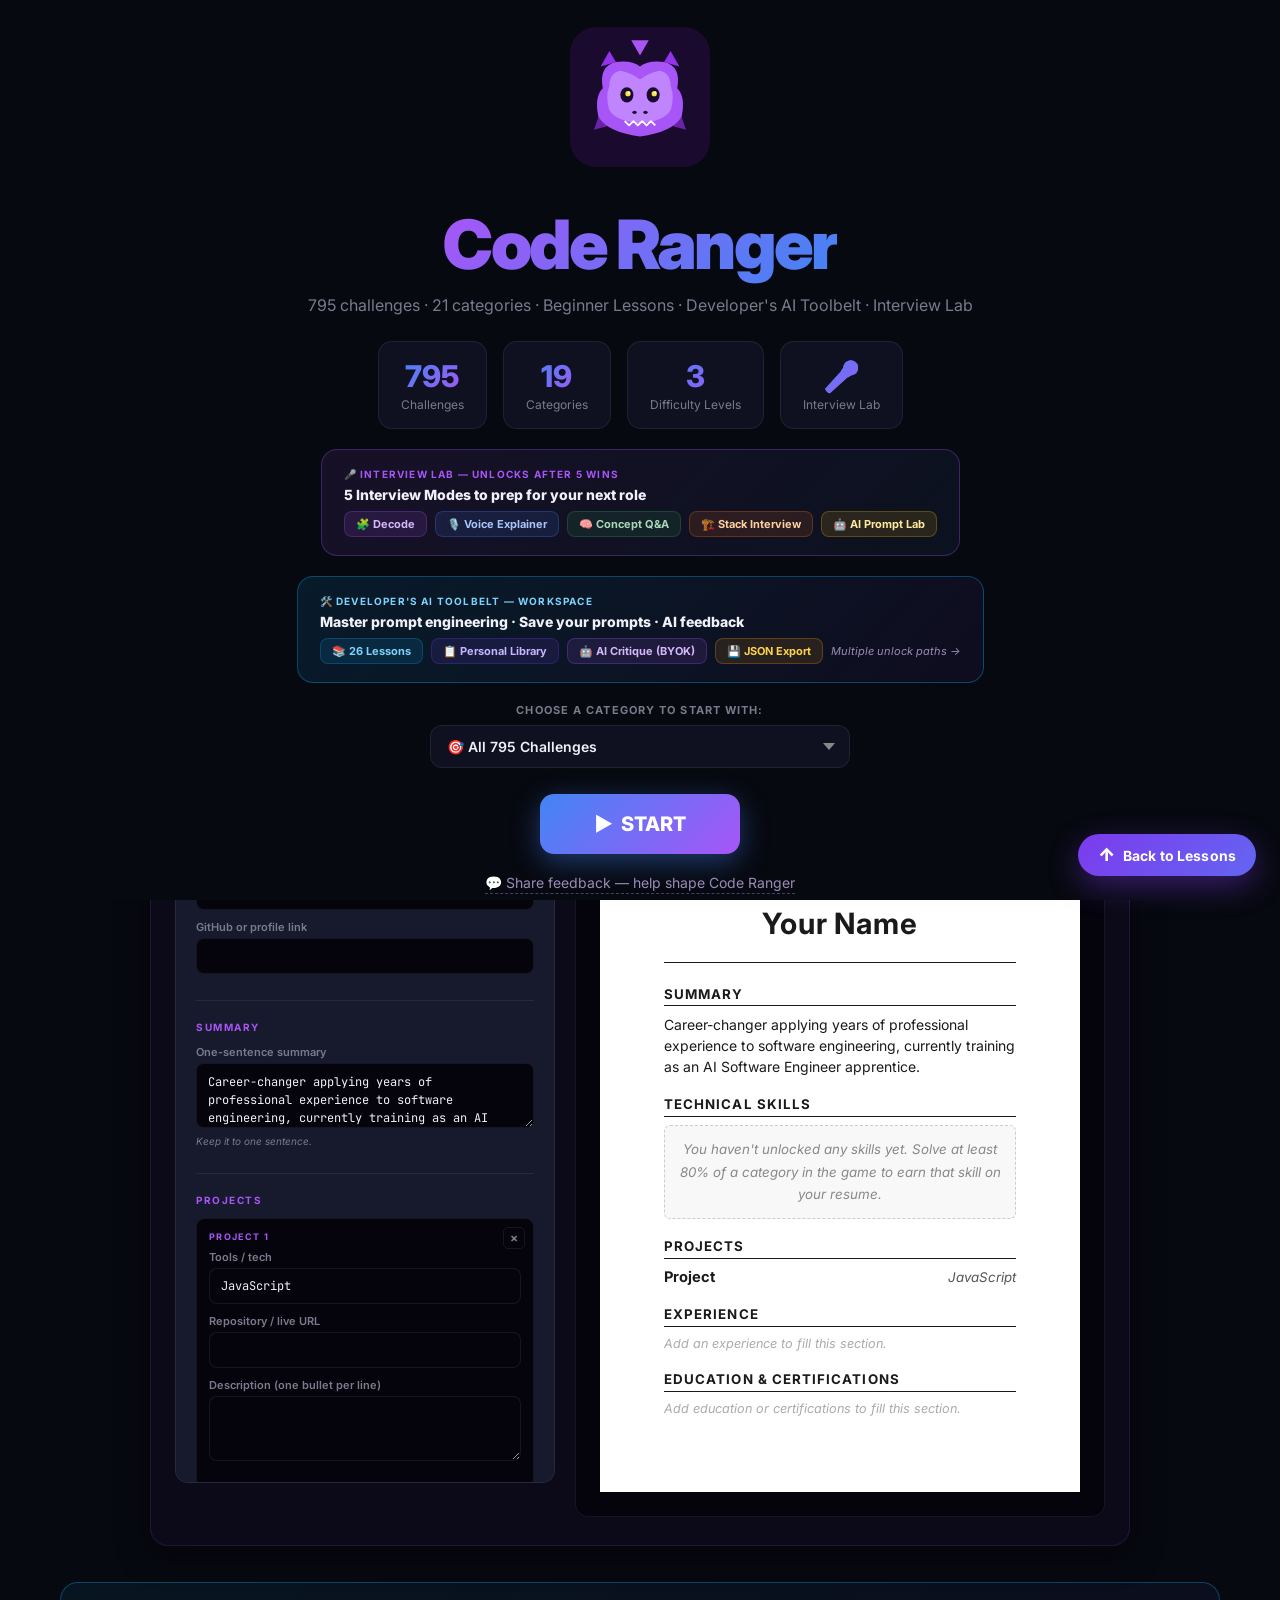
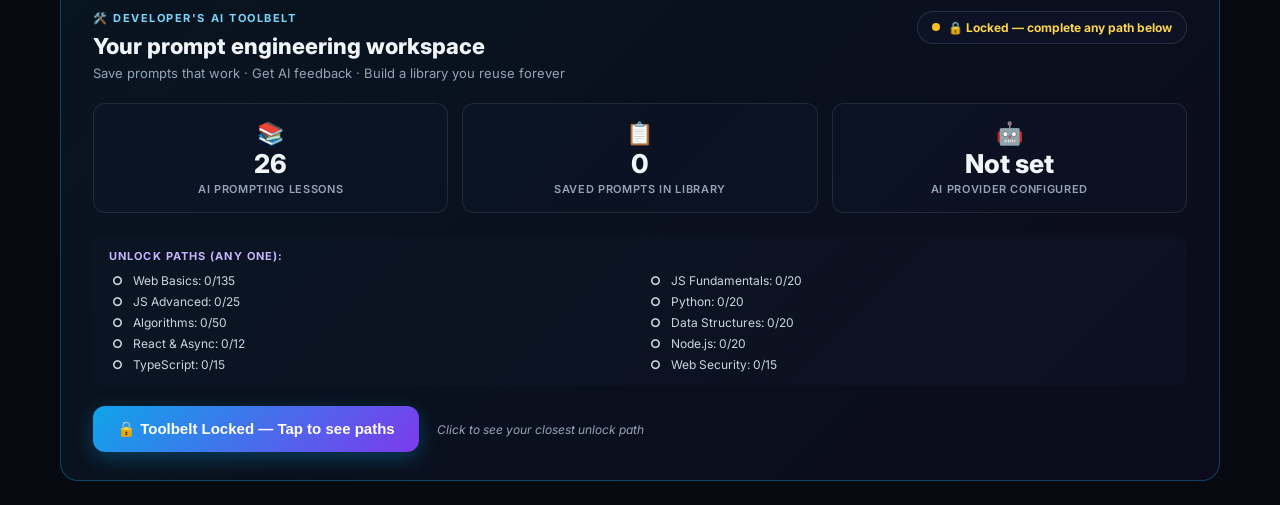
==== index.html @ 6a3b1cf1 "added a return to initial page button" ====
<!DOCTYPE html>
<html lang="en">
<head>
  <meta charset="UTF-8">
  <meta name="viewport" content="width=device-width, initial-scale=1.0">
  <title>Code Ranger — 795 Challenges</title>

  <!-- Google Fonts — loaded async by browser, non-blocking -->
  <link rel="preconnect" href="https://fonts.googleapis.com">
  <link rel="preconnect" href="https://fonts.gstatic.com" crossorigin>
  <link href="https://fonts.googleapis.com/css2?family=Inter:wght@300;400;500;600;700;800;900&family=JetBrains+Mono:wght@400;600&display=swap" rel="stylesheet">
  <link rel="icon" href="favicon.svg" type="image/svg">
  <!-- All styles in one external file — cached independently by the browser -->
  <link rel="stylesheet" href="style.css">
</head>
<body>

  <!-- ═══════════════════════════════
       START SCREEN
  ═══════════════════════════════ -->
  <div id="startScreen">
    <div class="start-logo" onclick="startGame()">  
      <p>  
  <img src="favicon.svg" alt="Code Ranger Logo" width="140" style="margin: 20px; align-items: center;">
    </p>
      <span class="logo-grad">Code Ranger</span>
    </div>
    <p class="start-sub">795 challenges · 21 categories · Beginner Lessons · Developer's AI Toolbelt · Interview Lab</p>

    <div class="start-stats">
      <div class="stat-box">
        <div class="stat-num">795</div>
        <div class="stat-lbl">Challenges</div>
      </div>
      <div class="stat-box">
        <div class="stat-num">19</div>
        <div class="stat-lbl">Categories</div>
      </div>
      <div class="stat-box">
        <div class="stat-num">3</div>
        <div class="stat-lbl">Difficulty Levels</div>
      </div>
      <div class="stat-box">
        <div class="stat-num">🎤</div>
        <div class="stat-lbl">Interview Lab</div>
      </div>
    </div>

    <div style="background:linear-gradient(135deg,rgba(168,85,247,0.1),rgba(66,133,244,0.07));border:1px solid rgba(168,85,247,0.3);border-radius:16px;padding:18px 22px;margin-bottom:20px;text-align:left">
      <div style="font-size:10px;font-weight:700;text-transform:uppercase;letter-spacing:0.12em;color:var(--purple);margin-bottom:6px">🎤 Interview Lab — Unlocks after 5 wins</div>
      <div style="font-size:14px;font-weight:800;margin-bottom:8px">5 Interview Modes to prep for your next role</div>
      <div style="display:flex;flex-wrap:wrap;gap:8px">
        <span style="background:rgba(168,85,247,0.12);border:1px solid rgba(168,85,247,0.25);border-radius:8px;padding:5px 11px;font-size:11px;font-weight:700;color:#d4b8f8">🧩 Decode</span>
        <span style="background:rgba(66,133,244,0.12);border:1px solid rgba(66,133,244,0.25);border-radius:8px;padding:5px 11px;font-size:11px;font-weight:700;color:#a8c4f8">🎙️ Voice Explainer</span>
        <span style="background:rgba(52,168,83,0.12);border:1px solid rgba(52,168,83,0.25);border-radius:8px;padding:5px 11px;font-size:11px;font-weight:700;color:#a8d8b8">🧠 Concept Q&amp;A</span>
        <span style="background:rgba(249,115,22,0.12);border:1px solid rgba(249,115,22,0.25);border-radius:8px;padding:5px 11px;font-size:11px;font-weight:700;color:#fcd0a0">🏗️ Stack Interview</span>
        <span style="background:rgba(251,188,4,0.12);border:1px solid rgba(251,188,4,0.25);border-radius:8px;padding:5px 11px;font-size:11px;font-weight:700;color:#fde9a0">🤖 AI Prompt Lab</span>
      </div>
    </div>

    <!-- 🛠️ Developer's AI Toolbelt teaser — entry point to the workspace -->
    <div style="background:linear-gradient(135deg,rgba(14,165,233,0.12),rgba(124,58,237,0.07));border:1px solid rgba(14,165,233,0.35);border-radius:16px;padding:18px 22px;margin-bottom:20px;text-align:left;cursor:pointer;transition:transform 0.15s,box-shadow 0.15s" onclick="Toolbelt.open()" onmouseover="this.style.transform='translateY(-2px)';this.style.boxShadow='0 8px 24px rgba(14,165,233,0.2)'" onmouseout="this.style.transform='';this.style.boxShadow=''">
      <div style="font-size:10px;font-weight:700;text-transform:uppercase;letter-spacing:0.12em;color:#7dd3fc;margin-bottom:6px">🛠️ Developer's AI Toolbelt — Workspace</div>
      <div style="font-size:14px;font-weight:800;margin-bottom:8px">Master prompt engineering · Save your prompts · AI feedback</div>
      <div style="display:flex;flex-wrap:wrap;gap:8px;align-items:center">
        <span style="background:rgba(14,165,233,0.12);border:1px solid rgba(14,165,233,0.25);border-radius:8px;padding:5px 11px;font-size:11px;font-weight:700;color:#7dd3fc">📚 26 Lessons</span>
        <span style="background:rgba(124,58,237,0.12);border:1px solid rgba(124,58,237,0.25);border-radius:8px;padding:5px 11px;font-size:11px;font-weight:700;color:#c4b5fd">📋 Personal Library</span>
        <span style="background:rgba(168,85,247,0.12);border:1px solid rgba(168,85,247,0.25);border-radius:8px;padding:5px 11px;font-size:11px;font-weight:700;color:#d4b8f8">🤖 AI Critique (BYOK)</span>
        <span style="background:rgba(245,158,11,0.12);border:1px solid rgba(245,158,11,0.25);border-radius:8px;padding:5px 11px;font-size:11px;font-weight:700;color:#fcd34d">💾 JSON Export</span>
        <span style="margin-left:auto;font-size:11px;color:#9b8bb8;font-style:italic">Multiple unlock paths →</span>
      </div>
    </div>

    <div class="start-cat-wrap">
      <label class="start-cat-lbl" for="startCatSelect">Choose a category to start with:</label>
      <select class="start-cat-select" id="startCatSelect">
        <option value="All">🎯 All 795 Challenges</option>
        <optgroup label="Languages">
          <option value="JS Fundamentals">⚡ JS Fundamentals · 30</option>
          <option value="Python">🐍 Python · 25</option>
          <option value="TypeScript">🔷 TypeScript · 25</option>
          <option value="JS Advanced">⚡✨ JS Advanced · 25</option>
          <option value="Python Advanced">🐍✨ Python Advanced · 20</option>
        </optgroup>
        <optgroup label="Web &amp; Frontend">
          <option value="HTML &amp; CSS">🎨 HTML &amp; CSS · 25</option>
          <option value="React &amp; Async">⚛️ React &amp; Async · 15</option>
          <option value="CSS Advanced">🎨✨ CSS Advanced · 20</option>
          <option value="HTTP &amp; APIs">🌐 HTTP &amp; APIs · 15</option>
        </optgroup>
        <optgroup label="Core CS">
          <option value="Algorithms">🧩 Algorithms · 115</option>
          <option value="Data Structures">🏗️ Data Structures · 30</option>
          <option value="String Methods">🔤 String Methods · 25</option>
          <option value="Array Methods">📦 Array Methods · 25</option>
        </optgroup>
        <optgroup label="Databases &amp; Backend">
          <option value="SQL">🗄️ SQL · 20</option>
          <option value="Node.js">🟢 Node.js · 25</option>
        </optgroup>
        <optgroup label="Tools &amp; Practice">
          <option value="Git &amp; CLI">🌿 Git &amp; CLI · 20</option>
          <option value="Web Security">🔒 Web Security · 20</option>
          <option value="Testing">🧪 Testing · 20</option>
        </optgroup>
        <optgroup label="Developer's AI Toolbelt">
          <option value="AI Prompting">🛠️ AI Prompting · 25 (50% Web Basics to unlock)</option>
        </optgroup>
      </select>
    </div>

    <button class="play-btn" onclick="startGame()">▶ &nbsp;START</button>
    <a href="https://tally.so/r/ODbJGY" target="_blank" rel="noopener noreferrer" class="feedback-link">
  💬 Share feedback — help shape Code Ranger
    </a>
  </div>

   
  <!-- ═══════════════════════════════
       GAME SCREEN
  ═══════════════════════════════ -->
  <div id="gameScreen">

    <!-- NAVBAR -->
    <nav class="navbar">
      <div class="nav-logo" onclick="goHome()">
        <span class="logo-grad">Code Ranger</span>
      </div>
      <div class="nav-links">
        <button class="nb blue"   onclick="toggleHint()">💡 Hint</button>
        <button class="nb cat"    onclick="openCatModal()">📂 Categories</button>
        <button class="nb green"  onclick="openLB()">🏅 Scores</button>
        <button class="nb yellow" onclick="openTrophies()">🏆 Trophies</button>
        <button class="nb purple" onclick="openDashboard()">📊 Dashboard</button>
        <button class="nb" style="border-color:rgba(252,211,77,0.4);color:#fcd34d" onclick="openCertificate()">📜 Cert</button>
        <button class="nb nb-toolbelt" onclick="Toolbelt.open()" type="button" title="Developer's AI Toolbelt — prompt library + AI feedback">🛠️ Toolbelt</button>
      </div>
      <div class="nav-right">
        <span class="lvl-lbl"  id="lvlLbl">🌱 Seedling</span>
        <span class="score-pill">⚡ <span id="scoreDisp">0</span></span>
        <span class="streak-pill" id="streakPill" title="Daily streak">🔥 0</span>
        <span class="solved-notif" id="solvedNotif">✅</span>
      </div>
    </nav>

    <!-- CATEGORY FILTER BAR (built by JS) -->
    <div class="cat-filter" id="catFilter"></div>

    <!-- HINT DRAWER -->
    <div class="hint-drawer" id="hintDrawer">
      <div class="hint-lbl">💡 Hint</div>
      <div class="hint-txt" id="hintTxt"></div>
    </div>

    <!-- PROGRESS BAR + CHALLENGE NAV -->
    <div class="progress-area">
      <div class="ch-nav" id="chNav"></div>
      <div class="prog-right">
        <span class="prog-lbl" id="progLbl">0/795</span>
        <div class="prog-bar-wrap">
          <div class="prog-bar-fill" id="progFill" style="width:0%"></div>
        </div>
      </div>
    </div>

    <!-- MAIN CHALLENGE + CODE PANEL (built by JS) -->
    <div class="main-content" id="mainContent"></div>

    <!-- BOTTOM: NAV BUTTONS + SCORE WINDOW -->
    <div class="bottom-area">
      <div class="action-row">
        <button class="btn-prev-ch" onclick="prevCh()">← Prev</button>
        <span id="chResultMsg"></span>
        <button class="btn-next-ch" onclick="nextCh()">Next →</button>
      </div>

      <div class="score-window">
        <div class="sw-header">
          <div class="sw-title">📊 Progress Board</div>
          <div class="sw-stats">
            <div class="sw-stat">
              <div class="sw-stat-num" id="swSolved" style="color:var(--green)">0</div>
              <div class="sw-stat-lbl">Solved</div>
            </div>
            <div class="sw-stat">
              <div class="sw-stat-num" id="swScore" style="color:var(--blue)">0</div>
              <div class="sw-stat-lbl">Points</div>
            </div>
            <div class="sw-stat">
              <div class="sw-stat-num" id="swTrophies" style="color:var(--yellow)">0</div>
              <div class="sw-stat-lbl">Trophies</div>
            </div>
          </div>
        </div>
        <div class="sw-list" id="swList">
          <div class="sw-empty">Solve a challenge to see progress!</div>
        </div>
        <div style="padding:12px 14px;border-top:1px solid var(--border);text-align:center">
          <button onclick="resetProgress()" style="background:transparent;border:1px solid rgba(234,67,53,0.35);color:var(--dim);border-radius:8px;padding:6px 14px;font-size:11px;font-weight:700;cursor:pointer;font-family:'Inter',sans-serif;transition:all 0.2s"
            onmouseover="this.style.borderColor='var(--red)';this.style.color='var(--red)'"
            onmouseout="this.style.borderColor='rgba(234,67,53,0.35)';this.style.color='var(--dim)'">
            🔄 Reset Progress
          </button>
        </div>
      </div>
    </div>

    <!-- ⏱️ Interview Timer -->
    <div class="interview-timer" id="interviewTimer">
      <span class="timer-label">⏱️</span>
      <span class="timer-disp" id="timerDisp">1:30</span>
      <button class="timer-toggle-btn" onclick="toggleTimer()">Start</button>
    </div>

    <!-- 📅 Daily Challenge Banner -->
    <div id="dailyBanner" class="daily-banner"></div>

    <!-- Interview Lab Banner -->
    <div class="interview-banner" id="interviewBanner" onclick="scrollToLab()">
      <div class="ib-left">
        <div class="ib-tag">🎤 Interview Lab</div>
        <div class="ib-title">Interview Lab</div>
        <div class="ib-sub" id="bannerSub">Solve 5 challenges to unlock</div>
      </div>
      <div class="ib-arrow">↓</div>
    </div>

  </div><!-- /gameScreen -->

<!-- ══════════════════════════════════
     INTERVIEW LAB
══════════════════════════════════ -->
<section id="interviewLab">
  <div class="lab-header">
    <div class="lab-tag-row">
      <div class="lab-tag">🎤 Interview Lab</div>
      <select class="lab-lang-select" id="labLangSelect" onchange="setLabLang(this.value)">
        <option value="js">⚡ JavaScript</option>
        <option value="py">🐍 Python</option>
      </select>
    </div>
    <h2 class="lab-title">Level Up Your <span>Interview Game</span></h2>
    <p class="lab-sub">Five challenge modes. Heart ratings. Voice Q&A. AI code review. Full-stack questions sourced from CoderPad, GeeksforGeeks &amp; Terminal.io.</p>
  </div>

  <!-- 5 type buttons -->
  <div class="int-type-row">
    <button class="int-type-btn active" onclick="setIntType('decode')"><span class="int-type-icon">🧩</span>Decode</button>
    <button class="int-type-btn" onclick="setIntType('voice')"><span class="int-type-icon">🎙️</span>Voice Explainer</button>
    <button class="int-type-btn" onclick="setIntType('concept')"><span class="int-type-icon">🧠</span>Concept Q&amp;A</button>
    <button class="int-type-btn" onclick="setIntType('stack')"><span class="int-type-icon">🏗️</span>Stack Interview</button>
    <button class="int-type-btn" onclick="setIntType('ai')"><span class="int-type-icon">🤖</span>AI Prompt Lab</button>
  </div>

  <div class="int-panel" id="intPanel"></div>
</section>


<!-- ══════════════════════════════════
     BUILD LAB — unlocks at 75 solved
══════════════════════════════════ -->
<section id="buildLab">

  <!-- Locked state -->
  <div id="blLocked" class="bl-locked">
    <div class="bl-lock-icon">🔒</div>
    <div class="bl-lock-tag">🛠️ Build Lab</div>
    <h2 class="bl-lock-title">Apply what you've <span>learned</span></h2>
    <p class="bl-lock-sub">After 75 solved challenges, unlock a workspace where you build real projects with the skills you've practiced. AI collaborator, live preview, downloadable starter files for VS Code &amp; GitHub.</p>
    <div class="bl-lock-progress">
      <div class="bl-lock-progress-label">
        <span id="blLockedSolved">0</span> / 75 solved · <span id="blLockedRemaining">75</span> to unlock
      </div>
      <div class="bl-lock-bar"><div class="bl-lock-bar-fill" id="blLockedFill" style="width:0%"></div></div>
    </div>
  </div>

  <!-- Unlocked state -->
  <div id="blUnlocked" class="bl-unlocked" style="display:none">

    <div class="bl-header">
      <div class="bl-tag">🛠️ Build Lab</div>
      <h2 class="bl-title">Build something <span>real</span></h2>
      <p class="bl-sub">A workspace to apply what you've learned. Try the examples, write your own code with HTML, CSS, JavaScript &amp; Python, get AI feedback, and export your work to VS Code and GitHub.</p>
    </div>

    <!-- ── Setup Guide ── -->
    <div class="bl-section">
      <div class="bl-section-title">📚 Setup — One-time</div>
      <div class="bl-setup-grid">
        <a href="https://github.com/signup" target="_blank" rel="noopener" class="bl-setup-card">
          <div class="bl-setup-icon">🐙</div>
          <div class="bl-setup-name">GitHub Account</div>
          <div class="bl-setup-desc">Free. Hosts your code &amp; portfolio. github.com/signup</div>
        </a>
        <a href="https://code.visualstudio.com/" target="_blank" rel="noopener" class="bl-setup-card">
          <div class="bl-setup-icon">💻</div>
          <div class="bl-setup-name">VS Code</div>
          <div class="bl-setup-desc">Free. The editor real engineers use. code.visualstudio.com</div>
        </a>
        <a href="https://pages.github.com/" target="_blank" rel="noopener" class="bl-setup-card">
          <div class="bl-setup-icon">🌐</div>
          <div class="bl-setup-name">GitHub Pages</div>
          <div class="bl-setup-desc">Free. Publishes your projects to the web. pages.github.com</div>
        </a>
      </div>
    </div>

    <!-- ── Examples ── -->
    <div class="bl-section">
      <div class="bl-section-title">✨ Build Inspiration — 8 examples</div>
      <p class="bl-section-sub">Click any example to load its starter code into your workspace below.</p>
      <div class="bl-examples-grid">

        <button class="bl-example-card" onclick="blLoadExample('gradient')">
          <div class="bl-example-preview" id="bl-prev-gradient">
            <div class="bl-prev-gradient-bg"></div>
          </div>
          <div class="bl-example-name">Animated Gradient Background</div>
          <div class="bl-example-tech">HTML · CSS</div>
          <div class="bl-example-desc">A flowing color background that's a stunning hero for any landing page.</div>
        </button>

        <button class="bl-example-card" onclick="blLoadExample('rotating')">
          <div class="bl-example-preview" id="bl-prev-rotating">
            <div class="bl-prev-rotating-shape"></div>
          </div>
          <div class="bl-example-name">Rotating CSS Logo</div>
          <div class="bl-example-tech">HTML · CSS</div>
          <div class="bl-example-desc">A pure-CSS animated mark — useful as a brand element or loading indicator.</div>
        </button>

        <button class="bl-example-card" onclick="blLoadExample('landing')">
          <div class="bl-example-preview" id="bl-prev-landing">
            <div class="bl-prev-landing-mock">
              <div class="bl-prev-landing-h"></div>
              <div class="bl-prev-landing-p"></div>
              <div class="bl-prev-landing-btn"></div>
            </div>
          </div>
          <div class="bl-example-name">Minimalist Landing Page</div>
          <div class="bl-example-tech">HTML · CSS</div>
          <div class="bl-example-desc">A clean one-page site — great template for a portfolio or product page.</div>
        </button>

        <button class="bl-example-card" onclick="blLoadExample('counter')">
          <div class="bl-example-preview" id="bl-prev-counter">
            <div class="bl-prev-counter-num">42</div>
            <div class="bl-prev-counter-btns">
              <span>−</span><span>+</span>
            </div>
          </div>
          <div class="bl-example-name">Interactive Counter Widget</div>
          <div class="bl-example-tech">HTML · CSS · JavaScript</div>
          <div class="bl-example-desc">A working counter you click — your first taste of interactivity.</div>
        </button>

        <button class="bl-example-card" onclick="blLoadExample('dogwalking')">
          <div class="bl-example-preview" id="bl-prev-dogwalking">
            <div class="bl-prev-dog-bg"></div>
            <div class="bl-prev-dog-emoji">🐾</div>
            <div class="bl-prev-dog-line bl-prev-dog-line-1"></div>
            <div class="bl-prev-dog-line bl-prev-dog-line-2"></div>
          </div>
          <div class="bl-example-name">Dog Walking Business Site</div>
          <div class="bl-example-tech">HTML · CSS · JavaScript</div>
          <div class="bl-example-desc">A real small-business template with services, about, and a booking form — ready to launch.</div>
        </button>

        <button class="bl-example-card" onclick="blLoadExample('memorymatch')">
          <div class="bl-example-preview" id="bl-prev-memorymatch">
            <div class="bl-prev-mm-card bl-prev-mm-card-1">🐉</div>
            <div class="bl-prev-mm-card bl-prev-mm-card-2">?</div>
            <div class="bl-prev-mm-card bl-prev-mm-card-3">🔥</div>
            <div class="bl-prev-mm-card bl-prev-mm-card-4">?</div>
          </div>
          <div class="bl-example-name">Memory Match: Dragon Cards</div>
          <div class="bl-example-tech">HTML · CSS · JavaScript</div>
          <div class="bl-example-desc">A full memory game — flip cards, find matches, beat the timer. Teaches closures and 3D transforms.</div>
        </button>

        <button class="bl-example-card" onclick="blLoadExample('magazine')">
          <div class="bl-example-preview" id="bl-prev-magazine">
            <div class="bl-prev-mag-title">ATELIER</div>
            <div class="bl-prev-mag-rule"></div>
            <div class="bl-prev-mag-h"></div>
            <div class="bl-prev-mag-p"></div>
            <div class="bl-prev-mag-p short"></div>
          </div>
          <div class="bl-example-name">Magazine / Lifestyle Landing</div>
          <div class="bl-example-tech">HTML · CSS · JavaScript</div>
          <div class="bl-example-desc">An image-heavy editorial layout with serif type — perfect for portfolio sites or blogs.</div>
        </button>

        <button class="bl-example-card" onclick="blLoadExample('pacman')">
          <div class="bl-example-preview" id="bl-prev-pacman">
            <div class="bl-prev-pac-bg"></div>
            <div class="bl-prev-pac-dot bl-prev-pac-dot-1"></div>
            <div class="bl-prev-pac-dot bl-prev-pac-dot-2"></div>
            <div class="bl-prev-pac-dot bl-prev-pac-dot-3"></div>
            <div class="bl-prev-pac-pacman"></div>
            <div class="bl-prev-pac-ghost"></div>
          </div>
          <div class="bl-example-name">Mini Pac-Man</div>
          <div class="bl-example-tech">HTML · CSS · JavaScript</div>
          <div class="bl-example-desc">A real arcade game in ~250 lines — maze, dots, ghost AI. Show learners what's possible.</div>
        </button>

      </div>
    </div>

    <!-- ── Workspace ── -->
    <div class="bl-section">
      <div class="bl-section-title">⚡ Your Workspace</div>
      <p class="bl-section-sub">Write code in any of the four files. The live preview shows HTML/CSS/JS together. Python is for download &amp; review only — run it later in VS Code.</p>

      <div class="bl-workspace">

        <!-- Editor side -->
        <div class="bl-editor-pane">
          <div class="bl-tabs">
            <button class="bl-tab active" data-file="html" onclick="blSwitchFile('html')">📄 index.html</button>
            <button class="bl-tab" data-file="css"  onclick="blSwitchFile('css')">🎨 style.css</button>
            <button class="bl-tab" data-file="js"   onclick="blSwitchFile('js')">⚡ script.js</button>
            <button class="bl-tab" data-file="py"   onclick="blSwitchFile('py')">🐍 main.py</button>
          </div>
          <textarea id="blEditor" class="bl-editor" spellcheck="false" oninput="blOnEditorInput()" onkeydown="blHandleTab(event)"></textarea>
          <div class="bl-editor-actions">
            <button class="bl-btn bl-btn-primary" onclick="blRunPreview()">▶ Run Preview</button>
            <button class="bl-btn" onclick="blDownloadCurrent()">⬇ Download File</button>
            <button class="bl-btn" onclick="blDownloadAll()">📦 Download All (.zip-style)</button>
            <button class="bl-btn bl-btn-ghost" onclick="blResetWorkspace()">↺ Reset</button>
          </div>
        </div>

        <!-- Preview side -->
        <div class="bl-preview-pane">
          <div class="bl-preview-header">
            <div class="bl-preview-dots">
              <span class="bl-dot" style="background:#ff5f57"></span>
              <span class="bl-dot" style="background:#febc2e"></span>
              <span class="bl-dot" style="background:#28c840"></span>
            </div>
            <span class="bl-preview-label">Live Preview</span>
          </div>
          <iframe id="blPreview" class="bl-preview-frame" sandbox="allow-scripts" title="Build Lab preview"></iframe>
        </div>

      </div>
    </div>

    <!-- ── AI Collaborator ── -->
    <div class="bl-section">
      <div class="bl-section-title">🤖 AI Collaborator</div>
      <p class="bl-section-sub">Get feedback on your code from Gemini. Bring your own API key — the section below explains why and how.</p>

      <!-- Education panel -->
      <div class="bl-ai-edu">
        <details>
          <summary>📖 What is an API key, why bring my own, and how do I stay safe?</summary>
          <div class="bl-ai-edu-body">
            <h4>What is an API key?</h4>
            <p>An API key is a unique password that lets your code talk to an AI service like Anthropic's Claude or Google's Gemini. When you ask the AI to review your code, the request includes your key so the service knows who to charge.</p>

            <h4>Why bring your own?</h4>
            <p>Code Ranger is a static, free app — there's no Code Ranger server holding a shared key for all users. If we used a shared key, one demo could rack up real charges. By using your own key, <strong>you control your usage and your spending</strong>.</p>

            <h4>Will other users see my key?</h4>
            <p><strong>No.</strong> Your key is stored only in your own browser (or just this session, if you choose). It is never sent to a Code Ranger server (we don't have one). It is never shared with other users. Each user's key lives in their own browser only.</p>

            <h4>What about security risks?</h4>
            <p>Honest truth: Code Ranger is open source and runs entirely in your browser. Browser-based key handling has limits:</p>
            <ul>
              <li><strong>Only paste your key on the official Code Ranger URL.</strong> Anyone could fork the code and modify it to steal keys. Check the GitHub source if unsure.</li>
              <li><strong>Use a separate, low-budget key for tools like this.</strong> Set a $5 or $25 monthly cap on your provider's console. If a key ever leaks, the damage is capped.</li>
              <li><strong>Never paste a production key</strong> from an app where billing matters. This is for learning &amp; demos only.</li>
              <li><strong>Choose "session only" storage</strong> if you're on a shared computer — the key disappears when you close the tab.</li>
            </ul>

            <h4>Spending caps — how much will this cost?</h4>
            <p>Code review uses a small amount of tokens per review. At normal use you'd spend a few cents a day at most. But mistakes happen — set a hard cap so a bug in your code can't drain your account.</p>
            <ul>
              <li><strong>Anthropic Claude:</strong> Free trial credits when you sign up. After that, set a monthly limit at <a href="https://console.anthropic.com/settings/limits" target="_blank" rel="noopener">console.anthropic.com → Settings → Limits</a>. Recommended: $5–$25.</li>
              <li><strong>Google Gemini:</strong> Generous free tier (15 requests/minute on Flash). Plenty for learning. Pay-as-you-go available if you hit limits — set a budget at <a href="https://aistudio.google.com/" target="_blank" rel="noopener">aistudio.google.com</a>.</li>
            </ul>

            <h4>Where do I create a key?</h4>
            <ul>
              <li><strong>Anthropic Claude:</strong> <a href="https://console.anthropic.com/" target="_blank" rel="noopener">console.anthropic.com</a> → API Keys → Create</li>
              <li><strong>Google Gemini:</strong> <a href="https://aistudio.google.com/app/apikey" target="_blank" rel="noopener">aistudio.google.com/app/apikey</a> → Create API Key</li>
            </ul>

            <h4>What will my key be used for in Code Ranger?</h4>
            <p>Only one thing: when you click "Get AI Feedback," Code Ranger sends your code (HTML/CSS/JS/Python from your workspace) plus the question "review this code for a beginner" directly to your chosen provider. The response comes back and is shown to you. <strong>That's it.</strong> Your key is not used for anything else.</p>
          </div>
        </details>
      </div>

      <!-- Provider + key entry -->
      <div class="bl-ai-config">
        <div class="bl-ai-row">
          <label for="blAiProvider">Provider</label>
          <select id="blAiProvider" onchange="blSaveProvider()">
            <option value="claude">Anthropic Claude (recommended for code review)</option>
            <option value="gemini">Google Gemini (has generous free tier)</option>
          </select>
        </div>
        <div class="bl-ai-row">
          <label for="blAiKey">API Key</label>
          <input type="password" id="blAiKey" placeholder="sk-ant-... or AIza..." autocomplete="off" spellcheck="false">
        </div>
        <div class="bl-ai-row bl-ai-privacy-note">
          <small>🔒 Your key stays in your browser's session storage and is automatically erased when you close this tab. It's never saved to a server.</small>
        </div>
        <div class="bl-ai-actions">
          <button class="bl-btn bl-btn-primary" onclick="blReviewCode()">🤖 Get AI Feedback</button>
          <button class="bl-btn bl-btn-ghost" onclick="blClearKey()">🗑 Clear Key</button>
        </div>
        <div id="blAiStatus" class="bl-ai-status"></div>
      </div>

      <div id="blAiResponse" class="bl-ai-response"></div>
    </div>

  </div>

</section>


<!-- ══════════════════════════════════
     RESUME BUILDER — appears below Build Lab
══════════════════════════════════ -->
<section id="resumeBuilder" class="unlocked">
  <div class="rb-header">
    <div class="rb-tag">📄 Resume Builder</div>
    <h2 class="rb-title">Build your <span>professional resume</span></h2>
    <p class="rb-sub">Fill in your personal info, projects, and experience. Code Ranger fills in the Technical Skills section automatically — based on the categories you've solved 80% or more of in the game. Keep solving to unlock more.</p>
  </div>

  <div class="rb-grid">

    <!-- ── INPUT FORM ── -->
    <aside class="rb-form">

      <div class="rb-form-section">
        <div class="rb-form-section-label">Personal</div>
        <div class="rb-form-row">
          <label for="rbName">Full name</label>
          <input type="text" id="rbName" value="Your Name" oninput="rbUpdate()">
        </div>
        <div class="rb-form-row">
          <label for="rbEmail">Email</label>
          <input type="email" id="rbEmail" value="" oninput="rbUpdate()">
        </div>
        <div class="rb-form-row">
          <label for="rbPhone">Phone</label>
          <input type="tel" id="rbPhone" value="" oninput="rbUpdate()">
        </div>
        <div class="rb-form-row">
          <label for="rbGithub">GitHub or profile link</label>
          <input type="text" id="rbGithub" value="" oninput="rbUpdate()">
        </div>
      </div>

      <div class="rb-form-section">
        <div class="rb-form-section-label">Summary</div>
        <div class="rb-form-row">
          <label for="rbSummary">One-sentence summary</label>
          <textarea id="rbSummary" oninput="rbUpdate()">Career-changer applying years of professional experience to software engineering, currently training as an AI Software Engineer apprentice.</textarea>
          <div class="hint">Keep it to one sentence.</div>
        </div>
      </div>

      <div class="rb-form-section">
        <div class="rb-form-section-label">Projects</div>
        <div id="rbProjects"></div>
        <button class="rb-add-btn" onclick="rbAddProject()">+ Add project</button>
      </div>

      <div class="rb-form-section">
        <div class="rb-form-section-label">Experience</div>
        <div id="rbExperience"></div>
        <button class="rb-add-btn" onclick="rbAddExperience()">+ Add experience</button>
      </div>

      <div class="rb-form-section">
        <div class="rb-form-section-label">Education &amp; certifications</div>
        <div id="rbEducation"></div>
        <button class="rb-add-btn" onclick="rbAddEducation()">+ Add education</button>
      </div>

    </aside>


    <!-- ── RESUME PREVIEW ── -->
    <div class="rb-preview-frame">
      <span class="rb-preview-label">RESUME · LIVE PREVIEW</span>
      <span class="rb-preview-rev" id="rbRevLabel">REV · 2026</span>

      <!-- Download buttons — three export options for different needs -->
      <div class="rb-download-bar">
        <button class="rb-dl-btn rb-dl-btn-primary" onclick="rbDownloadPDF()">
          📄 Save as PDF
        </button>
        <button class="rb-dl-btn" onclick="rbCopyAsText()">
          📋 Copy as Text
        </button>
        <button class="rb-dl-btn" onclick="rbEditInNewWindow()">
          ✏️ Edit Resume
        </button>
        <span class="rb-dl-hint">PDF: print preview. Text: paste anywhere. Edit: tweak in browser.</span>
      </div>

      <article class="rb-resume" id="rbResumeOutput"></article>
    </div>
  </div>
</section>


<!-- ═══════════════════════════════════════════════════════════════
     🛠️ AI TOOLBELT INLINE PREVIEW — Below resume on gameScreen
     Always visible. Shows unlock status + library count + open button.
     game.js: Toolbelt.renderInlinePreview() populates this on load.
═══════════════════════════════════════════════════════════════════ -->
<section id="toolbeltInline" class="tb-inline">
  <div class="tb-inline-wrap">

    <div class="tb-inline-header">
      <div class="tb-inline-title-block">
        <div class="tb-inline-eyebrow">🛠️ Developer's AI Toolbelt</div>
        <h2 class="tb-inline-title">Your prompt engineering workspace</h2>
        <p class="tb-inline-subtitle">Save prompts that work · Get AI feedback · Build a library you reuse forever</p>
      </div>
      <div class="tb-inline-status" id="tbInlineStatus">
        <span class="tb-inline-status-dot" id="tbInlineStatusDot"></span>
        <span class="tb-inline-status-text" id="tbInlineStatusText">Checking unlock status…</span>
      </div>
    </div>

    <div class="tb-inline-grid">
      <div class="tb-inline-card">
        <div class="tb-inline-card-icon">📚</div>
        <div class="tb-inline-card-num" id="tbInlineLessonsNum">26</div>
        <div class="tb-inline-card-lbl">AI Prompting lessons</div>
      </div>
      <div class="tb-inline-card">
        <div class="tb-inline-card-icon">📋</div>
        <div class="tb-inline-card-num" id="tbInlineLibraryNum">0</div>
        <div class="tb-inline-card-lbl">Saved prompts in library</div>
      </div>
      <div class="tb-inline-card">
        <div class="tb-inline-card-icon">🤖</div>
        <div class="tb-inline-card-num" id="tbInlineProviderNum">—</div>
        <div class="tb-inline-card-lbl">AI provider configured</div>
      </div>
    </div>

    <div class="tb-inline-paths" id="tbInlinePaths">
      <div class="tb-inline-paths-lbl">Unlock paths (any one):</div>
      <div class="tb-inline-paths-list" id="tbInlinePathsList"></div>
    </div>

    <div class="tb-inline-cta-row">
      <button class="tb-inline-cta" id="tbInlineCta" onclick="Toolbelt.open()" type="button">
        🛠️ Open AI Toolbelt Workspace →
      </button>
      <span class="tb-inline-cta-hint" id="tbInlineCtaHint">Full library · AI Feedback · BYOK API key</span>
    </div>

  </div>
</section>


<!-- ═══════════════════════════════════════════════════════════════
     🛠️ DEVELOPER'S AI TOOLBELT — Full workspace screen
     Hidden by default. Toolbelt.open() shows it. Closure-based logic
     lives in game.js; this is the markup it manipulates.
     All labels use 'for' attributes (per Code Ranger constraint).
═══════════════════════════════════════════════════════════════════ -->
<section id="toolbeltScreen" style="display:none;">
  <div class="tb-wrap">

    <!-- Header -->
    <div class="tb-header">
      <button class="tb-back" onclick="Toolbelt.close()" type="button" aria-label="Back to home">← Back</button>
      <div class="tb-title-block">
        <h1 class="tb-title">🛠️ Developer's AI Toolbelt</h1>
        <p class="tb-subtitle">Master prompt engineering. Save what works. Reuse forever.</p>
      </div>
    </div>

    <!-- Track selector (informational — both tracks accessible) -->
    <div class="tb-tracks">
      <div class="tb-track-card">
        <div class="tb-track-icon">🌱</div>
        <div class="tb-track-name">Foundations Track</div>
        <div class="tb-track-desc">Start here if AI prompting is new. 25 lessons cover prompt types, scenarios, and best practices.</div>
        <div class="tb-track-tag">Lessons 771–795</div>
      </div>
      <div class="tb-track-card tb-track-developer">
        <div class="tb-track-icon">⚡</div>
        <div class="tb-track-name">Developer Craft Track</div>
        <div class="tb-track-desc">Real coding scenarios for working devs. Communicating constraints, refactoring prompts, code-review craft.</div>
        <div class="tb-track-tag">Lesson 796 + more coming</div>
      </div>
    </div>

    <!-- Tabs: Lessons | My Library | AI Feedback -->
    <div class="tb-tabs">
      <button class="tb-tab active" data-tab="lessons" onclick="Toolbelt.switchTab('lessons')" type="button">📚 Browse Lessons</button>
      <button class="tb-tab" data-tab="library" onclick="Toolbelt.switchTab('library')" type="button">📋 My Library <span id="tbLibraryCount">0</span></button>
      <button class="tb-tab" data-tab="feedback" onclick="Toolbelt.switchTab('feedback')" type="button">🤖 AI Feedback</button>
    </div>

    <!-- Panel: Browse Lessons -->
    <div class="tb-panel active" data-panel="lessons">
      <div class="tb-panel-intro">
        Lessons live in the main game grid. Pick a track above to jump in, or use the buttons below.
      </div>
      <div class="tb-jumpgrid">
        <button class="tb-jumpbtn" onclick="setCat('AI Prompting');closeAllSections();showGame();" type="button">
          <div class="tb-jumpicon">🌱</div>
          <div class="tb-jumphead">Open Foundations</div>
          <div class="tb-jumpsub">25 prompt-type lessons</div>
        </button>
        <button class="tb-jumpbtn" onclick="setCat('AI Prompting');closeAllSections();showGame();go(25);" type="button">
          <div class="tb-jumpicon">⚡</div>
          <div class="tb-jumphead">Open Developer Craft</div>
          <div class="tb-jumpsub">Jump to lesson 796</div>
        </button>
      </div>
    </div>

    <!-- Panel: My Library -->
    <div class="tb-panel" data-panel="library">
      <div class="tb-library-toolbar">
        <button class="tb-btn tb-btn-primary" onclick="Toolbelt.openEditor()" type="button">+ New Prompt</button>
        <button class="tb-btn" onclick="Toolbelt.exportLibrary()" type="button">📥 Export JSON</button>
        <label for="tbImportFile" class="tb-btn">📤 Import JSON</label>
        <input type="file" id="tbImportFile" accept=".json"
               onchange="if(this.files[0]){Toolbelt.importLibrary(this.files[0]);this.value='';}"
               style="display:none;">
      </div>

      <!-- Tag filter bar -->
      <div class="tb-tagbar" id="tbTagBar"></div>

      <!-- Library cards list -->
      <div class="tb-library-list" id="tbLibraryList"></div>
    </div>

    <!-- Panel: AI Feedback -->
    <div class="tb-panel" data-panel="feedback">
      <div class="tb-panel-intro">
        Paste a prompt you wrote. Claude/Gemini will critique it and suggest a refined version.
        Refined versions can be saved straight to your Library.
      </div>

      <!-- ── BYOK API Key configuration (inside Toolbelt) ── -->
      <div class="tb-byok">
        <div class="tb-byok-title">🔑 AI Provider Setup (Bring Your Own Key)</div>
        <div class="tb-byok-row">
          <label for="tbAiProvider">Provider</label>
          <select id="tbAiProvider" onchange="Toolbelt.saveProvider()">
            <option value="claude">Anthropic Claude (recommended for prompt critique)</option>
            <option value="gemini">Google Gemini (has generous free tier)</option>
          </select>
        </div>
        <div class="tb-byok-row">
          <label for="tbAiKey">API Key</label>
          <input type="password" id="tbAiKey" placeholder="sk-ant-... or AIza..." autocomplete="off" spellcheck="false" oninput="Toolbelt.saveKey()">
        </div>
        <div class="tb-byok-note">
          🔒 Your key stays in your browser's session storage and is automatically erased when you close this tab. It's never saved to a server.
        </div>
        <div class="tb-byok-actions">
          <span id="tbKeyStatus" class="tb-byok-status">No key set</span>
          <button class="tb-btn tb-btn-ghost" onclick="Toolbelt.clearKey()" type="button">🗑 Clear Key</button>
        </div>
      </div>

      <div class="tb-fb-form">
        <label for="tbFeedbackInput" class="tb-fb-label">Your prompt:</label>
        <textarea id="tbFeedbackInput" rows="6" placeholder="Paste your prompt here — what you'd type into Claude, Copilot, Cursor, or ChatGPT..."></textarea>
        <div class="tb-fb-actions">
          <button id="tbFeedbackBtn" class="tb-btn tb-btn-primary" onclick="Toolbelt.getAIFeedback()" type="button">🤖 Get AI Feedback</button>
          <button id="tbFeedbackClearBtn" class="tb-btn tb-btn-ghost" onclick="Toolbelt.clearFeedbackForm()" type="button" title="Clear prompt and feedback to start a fresh session">🗑 Clear &amp; Start Fresh</button>
        </div>
      </div>
      <div id="tbFeedbackOutput" class="tb-fb-output"></div>
    </div>

  </div>

  <!-- Editor modal — closure-based factory exposes openEditor/saveFromEditor -->
  <div class="tb-modal" id="tbEditor">
    <div class="tb-modal-box">
      <h2 id="tbEditorTitle">Save new prompt</h2>

      <label for="tbEditorPromptTitle" class="tb-fb-label">Title</label>
      <input id="tbEditorPromptTitle" type="text" placeholder="e.g., Refactor for readability" maxlength="120">

      <label for="tbEditorBody" class="tb-fb-label">Prompt body</label>
      <textarea id="tbEditorBody" rows="14" placeholder="The exact prompt you'd send to the AI..."></textarea>

      <label for="tbEditorTags" class="tb-fb-label">Tags (comma-separated)</label>
      <input id="tbEditorTags" type="text" placeholder="refactoring, code-review, claude">

      <label for="tbEditorNotes" class="tb-fb-label">Notes (original prompt, feedback, personal notes)</label>
      <textarea id="tbEditorNotes" rows="10" placeholder="Original prompt before refinement · AI feedback you received · what you tweaked and why..."></textarea>

      <label for="tbEditorRating" class="tb-fb-label">Rating (0–5)</label>
      <input id="tbEditorRating" type="number" min="0" max="5" step="1" value="0">

      <div class="tb-modal-actions">
        <button class="tb-btn" onclick="Toolbelt.closeEditor()" type="button">Cancel</button>
        <button class="tb-btn tb-btn-primary" onclick="Toolbelt.saveFromEditor()" type="button">Save</button>
      </div>
    </div>
  </div>
</section>


  <!-- ═══════════════════════════════
       MODALS
  ═══════════════════════════════ -->

  <!-- Trophies -->
  <div class="overlay" id="trModal" onclick="closeTr(event)">
    <div class="modal">
      <button class="m-close" onclick="closeTr()">✕</button>
      <div class="m-title">🏆 Trophy Collection</div>
      <div id="trContent"></div>
    </div>
  </div>

  <!-- Leaderboard -->
  <div class="overlay" id="lbModal" onclick="closeLB(event)">
    <div class="modal">
      <button class="m-close" onclick="closeLB()">✕</button>
      <div class="m-title">🏅 Player Rankings</div>
      <div class="lb-list" id="lbList"></div>
    </div>
  </div>

  <!-- Categories -->
  <div class="overlay" id="catModal" onclick="closeCatModal(event)">
    <div class="modal">
      <button class="m-close" onclick="closeCatModal()">✕</button>
      <div class="m-title">📂 Challenge Categories</div>
      <p style="text-align:center;color:var(--dim);font-size:13px;margin-bottom:4px">
        Click a category to jump to its first challenge
      </p>
      <div class="cat-grid-modal" id="catGridModal"></div>
    </div>
  </div>

  <!-- 📊 Dashboard Modal -->
  <div class="overlay" id="dashModal" onclick="closeDash(event)">
    <div class="modal" style="max-width:700px">
      <button class="m-close" onclick="closeDash()">✕</button>
      <div class="m-title">📊 Performance Dashboard</div>
      <div id="dashContent"></div>
    </div>
  </div>

  <!-- 📜 Certificate Modal -->
  <div class="overlay" id="certModal" onclick="closeCert(event)">
    <div class="modal" style="max-width:640px">
      <button class="m-close" onclick="closeCert()">✕</button>
      <div class="m-title">📜 Developer Certificate</div>
      <div id="certBody"></div>
    </div>
  </div>

  <!-- 📤 Share Card Modal -->
  <div class="overlay" id="shareModal" onclick="closeShare(event)">
    <div class="modal" style="max-width:520px">
      <button class="m-close" onclick="closeShare()">✕</button>
      <div class="m-title">📤 Share Your Progress</div>
      <pre id="shareText" class="share-text-box"></pre>
      <div style="display:flex;gap:10px;justify-content:center;margin-top:16px;flex-wrap:wrap">
        <button id="copyBtn" class="cap-action-btn blue" onclick="copyShareText()">📋 Copy</button>
        <button class="cap-action-btn" style="background:rgba(255,255,255,0.05);border:1px solid var(--border)" onclick="closeShare()">Close</button>
      </div>
    </div>
  </div>

  <!-- 🎉 Milestone Toast -->
  <div class="milestone-toast" id="milestoneToast"></div>

  <!-- Trophy unlock toast -->
  <div class="tu-toast" id="tuToast">
    <span class="tu-e" id="tuE">🏆</span>
    <div class="tu-l">Trophy Unlocked!</div>
    <div class="tu-n" id="tuN">—</div>
    <div class="tu-d" id="tuD">—</div>
  </div>


  <!-- ═══════════════════════════════
       SCRIPTS — defer means:
       • downloaded in parallel with HTML parsing
       • executed in order AFTER HTML is fully parsed
       • page renders immediately, JS runs after
  ═══════════════════════════════ -->
  <!-- Resume download libraries — loaded from CDN -->
  <!-- Resume PDF uses native window.print(). No external libraries needed. -->

  <script src="game.js" defer></script>

  <!-- ══════════════════════════════════
       BACK TO LESSONS BUTTON
       Floating button that appears when user scrolls past gameScreen,
       so users can get back to Web Basics from Interview Lab / Build Lab.
  ══════════════════════════════════ -->
  <button
    id="backToLessonsBtn"
    class="back-to-lessons-btn"
    type="button"
    aria-label="Back to lessons"
    onclick="document.getElementById('gameScreen').scrollIntoView({behavior:'smooth',block:'start'})"
  >
    <span class="btl-arrow">↑</span>
    <span class="btl-text">Back to Lessons</span>
  </button>

  <script>
    // Show the button only when the user has scrolled past gameScreen.
    (function () {
      var btn = document.getElementById('backToLessonsBtn');
      var gameScreen = document.getElementById('gameScreen');
      if (!btn || !gameScreen) return;

      function updateVisibility() {
        var rect = gameScreen.getBoundingClientRect();
        var pastLessons = rect.bottom < 100;
        btn.classList.toggle('visible', pastLessons);
      }

      window.addEventListener('scroll', updateVisibility, { passive: true });
      window.addEventListener('resize', updateVisibility);
      updateVisibility();
    })();
  </script>

</body>
</html>
---- style.css ----
*{margin:0;padding:0;box-sizing:border-box}
:root{
  --bg:#070910;--card:#0f1120;--card2:#171a2d;--border:rgba(255,255,255,0.07);
  --blue:#4285F4;--red:#EA4335;--yellow:#FBBC04;--green:#34A853;--purple:#a855f7;
  --orange:#f97316;--teal:#14b8a6;--pink:#ec4899;
  --text:#f0f0f8;--dim:#7a7a8c;--code:#08090f;
}
body{font-family:'Inter',sans-serif;background:var(--bg);color:var(--text);min-height:100vh;overflow-x:hidden}
body::before{content:'';position:fixed;inset:0;background:
  radial-gradient(ellipse at 15% 20%,rgba(66,133,244,0.12) 0%,transparent 45%),
  radial-gradient(ellipse at 85% 80%,rgba(168,85,247,0.08) 0%,transparent 45%);
  pointer-events:none;z-index:0}

/* ── START SCREEN ── */
#startScreen{position:fixed;inset:0;z-index:500;display:flex;flex-direction:column;
  align-items:center;justify-content:center;background:var(--bg);text-align:center;padding:24px;
  overflow-y:auto}
.start-logo{font-size:clamp(40px,8vw,68px);font-weight:900;letter-spacing:-0.04em;margin-bottom:10px;cursor:pointer}
.s-blue{color:var(--blue)}.s-red{color:var(--red)}.s-yellow{color:var(--yellow)}
.s-green{color:var(--green)}.s-purple{color:var(--purple)}
.start-sub{font-size:16px;color:var(--dim);margin-bottom:6px}
.start-stats{display:flex;gap:16px;justify-content:center;margin:20px 0;flex-wrap:wrap}
.stat-box{background:var(--card);border:1px solid var(--border);border-radius:14px;padding:16px 22px;text-align:center;min-width:100px}
.stat-num{font-size:30px;font-weight:800;background:linear-gradient(135deg,var(--blue),var(--purple));
  -webkit-background-clip:text;background-clip:text;-webkit-text-fill-color:transparent}
.stat-lbl{font-size:12px;color:var(--dim);margin-top:3px}
.start-cat-wrap{display:flex;flex-direction:column;align-items:center;gap:8px;margin:0 auto 20px;width:100%;max-width:420px}
.start-cat-lbl{font-size:11px;font-weight:700;text-transform:uppercase;letter-spacing:0.1em;color:var(--dim)}
.start-cat-select{
  width:100%;
  appearance:none;-webkit-appearance:none;
  background:var(--card);
  border:1px solid var(--border);
  border-radius:12px;
  color:var(--text);
  cursor:pointer;
  font-family:'Inter',sans-serif;
  font-size:14px;
  font-weight:600;
  padding:12px 40px 12px 16px;
  background-image:url("data:image/svg+xml,%3Csvg xmlns='http://www.w3.org/2000/svg' width='12' height='7'%3E%3Cpath d='M0 0l6 7 6-7z' fill='%23888'/%3E%3C/svg%3E");
  background-repeat:no-repeat;
  background-position:right 14px center;
  transition:border-color 0.2s,box-shadow 0.2s;
}
.start-cat-select:hover{border-color:var(--purple);box-shadow:0 0 0 3px rgba(168,85,247,0.12)}
.start-cat-select:focus{outline:none;border-color:var(--purple);box-shadow:0 0 0 3px rgba(168,85,247,0.18)}
.start-cat-select option,.start-cat-select optgroup{background:#0f0d1a;color:var(--text)}
.play-btn{background:linear-gradient(135deg,var(--blue),var(--purple));color:#fff;font-size:20px;
  font-weight:800;padding:18px 54px;border:none;border-radius:14px;cursor:pointer;
  font-family:'Inter',sans-serif;box-shadow:0 8px 28px rgba(66,133,244,0.4);
  transition:all 0.3s;margin-top:6px}
.play-btn:hover{transform:scale(1.05) translateY(-2px);box-shadow:0 12px 36px rgba(66,133,244,0.55)}

/* ── GAME SCREEN ── */
#gameScreen{display:none;flex-direction:column;min-height:100vh;position:relative;z-index:1}

/* ── NAVBAR ── */
.navbar{position:sticky;top:0;z-index:100;background:rgba(7,9,16,0.92);
  backdrop-filter:blur(16px);border-bottom:1px solid var(--border);
  padding:0 16px;height:54px;display:flex;align-items:center;gap:6px;flex-wrap:nowrap}
.nav-logo{font-size:16px;font-weight:900;letter-spacing:-0.03em;margin-right:4px;
  white-space:nowrap;cursor:pointer;transition:opacity 0.2s;flex-shrink:0}
.nav-logo:hover{opacity:0.7}
.gl1{color:var(--blue)}.gl2{color:var(--red)}.gl3{color:var(--yellow)}.gl4{color:var(--green)}
.nav-links{display:flex;gap:4px;overflow-x:auto;scrollbar-width:none}
.nav-links::-webkit-scrollbar{display:none}
.nb{padding:5px 9px;border-radius:7px;font-size:11px;font-weight:600;cursor:pointer;
  border:1px solid var(--border);background:var(--card);color:var(--text);
  transition:all 0.2s;font-family:'Inter',sans-serif;white-space:nowrap;flex-shrink:0}
.nb:hover{transform:translateY(-1px)}
.nb.blue{border-color:rgba(66,133,244,0.4);color:var(--blue)}.nb.blue:hover{background:rgba(66,133,244,0.12)}
.nb.green{border-color:rgba(52,168,83,0.4);color:var(--green)}.nb.green:hover{background:rgba(52,168,83,0.12)}
.nb.yellow{border-color:rgba(251,188,4,0.4);color:var(--yellow)}.nb.yellow:hover{background:rgba(251,188,4,0.12)}
.nb.purple{border-color:rgba(168,85,247,0.4);color:var(--purple)}.nb.purple:hover{background:rgba(168,85,247,0.12)}
.nb.cat{border-color:rgba(249,115,22,0.4);color:var(--orange)}.nb.cat:hover{background:rgba(249,115,22,0.12)}
.nb.nb-toolbelt{border-color:rgba(14,165,233,0.5);color:#7dd3fc;background:linear-gradient(135deg,rgba(14,165,233,0.10),rgba(124,58,237,0.06))}
.nb.nb-toolbelt:hover{background:linear-gradient(135deg,rgba(14,165,233,0.22),rgba(124,58,237,0.14));color:#bae6fd;box-shadow:0 4px 14px rgba(14,165,233,0.25)}
.nav-right{display:flex;align-items:center;gap:6px;margin-left:auto;flex-shrink:0}
.score-pill{background:linear-gradient(135deg,var(--blue),var(--purple));color:#fff;
  padding:4px 10px;border-radius:999px;font-size:11px;font-weight:700;white-space:nowrap}
.lvl-lbl{font-size:11px;font-weight:700;color:var(--yellow);white-space:nowrap}
.solved-notif{background:linear-gradient(135deg,var(--green),#2d9544);color:#fff;
  padding:4px 9px;border-radius:999px;font-size:11px;font-weight:700;white-space:nowrap;
  opacity:0;transform:scale(0.8);transition:all 0.3s}
.solved-notif.show{opacity:1;transform:scale(1)}

/* ── CATEGORY FILTER BAR ── */
.cat-filter{padding:8px 16px;border-bottom:1px solid var(--border);display:flex;gap:6px;
  overflow-x:auto;scrollbar-width:none;background:rgba(255,255,255,0.015)}
.cat-filter::-webkit-scrollbar{display:none}
.cf-btn{padding:4px 12px;border-radius:999px;font-size:11px;font-weight:700;cursor:pointer;
  border:1px solid var(--border);background:transparent;color:var(--dim);
  font-family:'Inter',sans-serif;transition:all 0.2s;white-space:nowrap;flex-shrink:0}
.cf-btn:hover{color:var(--text);border-color:rgba(255,255,255,0.2)}
.cf-btn.active{color:#fff;border-color:transparent}
.cf-btn[data-cat="All"].active{background:linear-gradient(135deg,var(--blue),var(--purple))}
.cf-btn[data-cat="JS Fundamentals"].active{background:var(--yellow);color:#000}
.cf-btn[data-cat="Python"].active{background:var(--blue)}
.cf-btn[data-cat="HTML & CSS"].active{background:var(--orange)}
.cf-btn[data-cat="Algorithms"].active{background:var(--red)}
.cf-btn[data-cat="String Methods"].active{background:var(--green)}
.cf-btn[data-cat="Array Methods"].active{background:var(--teal);color:#000}
.cf-btn[data-cat="SQL"].active{background:var(--purple)}
.cf-btn[data-cat="React & Async"].active{background:var(--pink)}
.cf-btn[data-cat="AI Prompting"].active{background:linear-gradient(135deg,#0ea5e9,#0284c7)}

/* Locked state — AI Prompting before unlock gate (50% of Web Basics).
   Visually muted to signal "available but gated". Click still works
   (shows informative alert). */
.cf-btn.locked{
  opacity:0.55;
  border-style:dashed;
  cursor:help;
}
.cf-btn.locked:hover{
  opacity:0.8;
  border-color:#0ea5e9;
  color:#7dd3fc;
}

/* ── HINT DRAWER ── */
.hint-drawer{position:fixed;top:54px;left:0;right:0;z-index:90;
  background:linear-gradient(135deg,rgba(66,133,244,0.12),rgba(52,168,83,0.08));
  border-bottom:1px solid rgba(66,133,244,0.3);padding:14px 20px;
  transform:translateY(-110%);transition:transform 0.4s cubic-bezier(0.16,1,0.3,1);backdrop-filter:blur(16px)}
.hint-drawer.open{transform:translateY(0)}
.hint-lbl{font-size:10px;font-weight:700;text-transform:uppercase;letter-spacing:0.12em;color:var(--blue);margin-bottom:5px}
.hint-txt{font-size:14px;color:#c8d0e8;line-height:1.65;max-width:900px}

/* ── PROGRESS ── */
.progress-area{padding:8px 16px 0;display:flex;align-items:center;gap:6px}
.ch-nav{display:flex;gap:3px;overflow-x:auto;scrollbar-width:none;flex:1}
.ch-nav::-webkit-scrollbar{display:none}
.cn{min-width:24px;height:24px;border-radius:5px;border:1px solid var(--border);background:var(--card);
  color:var(--dim);font-size:9px;font-weight:700;cursor:pointer;font-family:'JetBrains Mono',monospace;
  transition:all 0.2s;flex-shrink:0}
.cn:hover{border-color:var(--blue);color:var(--blue)}
.cn.active{background:var(--blue);border-color:var(--blue);color:#fff}
.cn.solved{background:rgba(52,168,83,0.2);border-color:var(--green);color:var(--green)}
.prog-right{display:flex;align-items:center;gap:7px;white-space:nowrap}
.prog-lbl{font-size:11px;color:var(--dim)}
.prog-bar-wrap{width:80px;height:4px;background:var(--border);border-radius:2px;overflow:hidden}
.prog-bar-fill{height:100%;background:linear-gradient(90deg,var(--blue),var(--purple));border-radius:2px;transition:width 0.6s}

/* ── MAIN GRID ── */
.main-content{padding:12px 16px;display:grid;grid-template-columns:1fr 1fr;gap:14px}
@keyframes fadeUp{from{opacity:0;transform:translateY(16px)}to{opacity:1;transform:translateY(0)}}

/* ── CHALLENGE CARD ── */
.ch-card{background:var(--card);border:1px solid var(--border);border-radius:16px;
  padding:20px;display:flex;flex-direction:column;gap:10px;
  box-shadow:0 5px 20px rgba(0,0,0,0.4);animation:fadeUp 0.4s ease forwards}
.ch-meta{display:flex;align-items:center;justify-content:space-between;gap:6px;flex-wrap:wrap}
.ch-num-lbl{font-family:'JetBrains Mono',monospace;font-size:10px;color:var(--dim);font-weight:600}
.diff-badge{padding:3px 8px;border-radius:999px;font-size:10px;font-weight:700;text-transform:uppercase;letter-spacing:0.07em}
.de{background:rgba(52,168,83,0.12);color:var(--green);border:1px solid rgba(52,168,83,0.25)}
.dm{background:rgba(251,188,4,0.12);color:var(--yellow);border:1px solid rgba(251,188,4,0.25)}
.dh{background:rgba(234,67,53,0.12);color:var(--red);border:1px solid rgba(234,67,53,0.25)}
.cat-badge{padding:2px 8px;border-radius:999px;font-size:9px;font-weight:700;text-transform:uppercase;
  letter-spacing:0.07em;background:rgba(255,255,255,0.06);color:var(--dim);border:1px solid var(--border)}
.ch-title{font-size:clamp(17px,2vw,24px);font-weight:800;letter-spacing:-0.02em;line-height:1.2}
.ch-desc{font-size:13px;color:#bcc4da;line-height:1.7}
.solved-badge{color:var(--green);font-size:11px;font-weight:700}

/* ── CODE DISPLAY ── */
.code-display-card{background:var(--card);border:1px solid var(--border);border-radius:16px;
  display:flex;flex-direction:column;overflow:hidden;box-shadow:0 5px 20px rgba(0,0,0,0.4);
  animation:fadeUp 0.4s ease 0.08s forwards;opacity:0}
.code-header{display:flex;align-items:center;gap:6px;padding:9px 12px;
  border-bottom:1px solid var(--border);background:var(--card2)}
.cd{width:9px;height:9px;border-radius:50%}
.code-filename{font-family:'JetBrains Mono',monospace;font-size:10px;color:var(--dim);margin-left:3px}
.code-body{flex:1;background:var(--code);padding:16px;overflow:auto;min-height:150px;max-height:220px}
.code-text{font-family:'JetBrains Mono',monospace;font-size:12px;line-height:1.8;color:#fff;white-space:pre;tab-size:2}
.blank{color:var(--yellow);font-weight:700;background:rgba(251,188,4,0.1);
  border:1px dashed rgba(251,188,4,0.4);border-radius:3px;padding:1px 5px;font-style:italic}
.options-area{padding:11px 13px;border-top:1px solid var(--border);display:flex;flex-direction:column;gap:6px}
.opt-lbl{font-size:10px;font-weight:700;text-transform:uppercase;letter-spacing:0.1em;color:var(--dim);margin-bottom:1px}
.option{display:flex;align-items:flex-start;gap:8px;padding:8px 11px;
  background:rgba(255,255,255,0.03);border:1px solid var(--border);border-radius:9px;
  cursor:pointer;transition:all 0.22s;font-family:'JetBrains Mono',monospace;font-size:12px;color:#fff}
.option:hover{border-color:var(--blue);background:rgba(66,133,244,0.08);transform:translateX(2px)}
.option.correct{border-color:var(--green)!important;background:rgba(52,168,83,0.1)!important;color:var(--green)}
.option.wrong{border-color:var(--red)!important;background:rgba(234,67,53,0.13)!important;color:var(--red)}
.opt-key{min-width:19px;height:19px;border-radius:4px;background:var(--card2);border:1px solid var(--border);
  display:flex;align-items:center;justify-content:center;font-size:10px;font-weight:700;
  color:var(--dim);flex-shrink:0;margin-top:1px;font-family:'Inter',sans-serif}
.option.correct .opt-key{background:var(--green);border-color:var(--green);color:#fff}
.option.wrong .opt-key{background:rgba(234,67,53,0.18);border-color:var(--red);color:var(--red)}
.code-editor{flex:1;background:var(--code);border:none;color:#fff;
  font-family:'JetBrains Mono',monospace;font-size:12px;line-height:1.75;
  padding:14px;resize:none;outline:none;min-height:170px;tab-size:2}
.out-panel{background:var(--code);border-top:1px solid var(--border);
  padding:10px 14px;min-height:90px;max-height:140px;overflow-y:auto}
.out-lbl{font-family:'JetBrains Mono',monospace;font-size:9px;text-transform:uppercase;
  letter-spacing:0.1em;color:var(--dim);margin-bottom:6px}
.test-row{display:flex;align-items:flex-start;gap:6px;padding:4px 0;
  border-bottom:1px solid rgba(255,255,255,0.04);font-size:11px}
.test-row:last-child{border-bottom:none}
.tr-txt{font-family:'JetBrains Mono',monospace;color:var(--dim);line-height:1.5}
.tp{color:var(--green)}.tf{color:var(--red)}
.res-sum{padding:5px 0 3px;font-size:12px;font-weight:700}
.res-sum.ap{color:var(--green)}.res-sum.pt{color:var(--yellow)}.res-sum.af{color:var(--red)}
.ed-actions{padding:8px 11px;display:flex;gap:6px;border-top:1px solid var(--border);background:var(--card2)}
.btn-run{padding:6px 13px;background:var(--green);color:#fff;border:none;border-radius:6px;
  font-size:11px;font-weight:700;cursor:pointer;font-family:'Inter',sans-serif;transition:all 0.2s}
.btn-run:hover{background:#2ea34a;transform:scale(1.03)}
.btn-sub{padding:6px 13px;background:var(--blue);color:#fff;border:none;border-radius:6px;
  font-size:11px;font-weight:700;cursor:pointer;font-family:'Inter',sans-serif;transition:all 0.2s}
.btn-sub:hover{background:#2d72e6;transform:scale(1.03)}
.btn-rst{padding:6px 10px;background:transparent;color:var(--dim);border:1px solid var(--border);
  border-radius:6px;font-size:10px;font-weight:600;cursor:pointer;font-family:'Inter',sans-serif;
  transition:all 0.2s;margin-left:auto}
.btn-rst:hover{color:var(--red);border-color:var(--red)}

/* ── BOTTOM ── */
.bottom-area{padding:0 16px 28px}
.action-row{display:flex;align-items:center;gap:8px;padding:10px 0;flex-wrap:wrap}
.btn-next-ch{padding:9px 22px;background:linear-gradient(135deg,var(--blue),var(--purple));
  color:#fff;border:none;border-radius:10px;font-size:13px;font-weight:700;cursor:pointer;
  font-family:'Inter',sans-serif;transition:all 0.22s;box-shadow:0 4px 14px rgba(66,133,244,0.35)}
.btn-next-ch:hover{transform:translateY(-2px);box-shadow:0 7px 20px rgba(66,133,244,0.5)}
.btn-prev-ch{padding:9px 16px;background:var(--card);color:var(--text);border:1px solid var(--border);
  border-radius:10px;font-size:13px;font-weight:600;cursor:pointer;font-family:'Inter',sans-serif;transition:all 0.2s}
.btn-prev-ch:hover{border-color:var(--blue);color:var(--blue)}
.ch-result-msg{font-size:12px;font-weight:700;padding:6px 12px;border-radius:8px}
.ch-result-msg.ok{color:var(--green);background:rgba(52,168,83,0.1);border:1px solid rgba(52,168,83,0.25)}
.ch-result-msg.no{color:var(--red);background:rgba(234,67,53,0.09);border:1px solid rgba(234,67,53,0.2)}
.score-window{background:var(--card);border:1px solid var(--border);border-radius:16px;padding:16px;
  box-shadow:0 4px 16px rgba(0,0,0,0.3)}
.sw-header{display:flex;align-items:center;justify-content:space-between;margin-bottom:12px}
.sw-title{font-size:14px;font-weight:800}
.sw-stats{display:flex;gap:12px}
.sw-stat{text-align:center}
.sw-stat-num{font-size:18px;font-weight:800}
.sw-stat-lbl{font-size:10px;color:var(--dim)}
.sw-list{display:flex;flex-direction:column;gap:4px;max-height:180px;overflow-y:auto;scrollbar-width:thin}
.sw-item{display:flex;align-items:center;gap:8px;padding:7px 10px;background:var(--card2);border-radius:8px;border:1px solid var(--border)}
.sw-item-num{font-family:'JetBrains Mono',monospace;font-size:10px;color:var(--dim);min-width:24px}
.sw-item-name{flex:1;font-size:12px;font-weight:600}
.sw-item-pts{font-size:11px;font-weight:700;color:var(--green);white-space:nowrap}
.sw-empty{color:var(--dim);font-size:12px;text-align:center;padding:18px 0;font-style:italic}

/* ── MODALS ── */
.overlay{position:fixed;inset:0;background:rgba(0,0,0,0.78);z-index:200;
  display:none;align-items:center;justify-content:center;backdrop-filter:blur(6px)}
.overlay.open{display:flex}
.modal{background:var(--card);border:1px solid var(--border);border-radius:18px;
  padding:28px 24px;max-width:680px;width:92%;max-height:85vh;overflow-y:auto;
  box-shadow:0 22px 60px rgba(0,0,0,0.6);animation:fadeUp 0.35s ease;position:relative}
.m-title{font-size:clamp(17px,3.5vw,24px);font-weight:800;margin-bottom:8px;text-align:center}
.m-close{position:absolute;top:13px;right:13px;background:transparent;border:1px solid var(--border);
  color:var(--dim);border-radius:6px;padding:4px 9px;font-size:11px;cursor:pointer;
  font-family:'Inter',sans-serif;transition:all 0.2s}
.m-close:hover{border-color:var(--red);color:var(--red)}
.tr-section{margin-bottom:20px}
.tr-section-title{font-size:10px;font-weight:700;text-transform:uppercase;letter-spacing:0.1em;
  color:var(--dim);margin-bottom:9px;padding-bottom:4px;border-bottom:1px solid var(--border)}
.tr-grid{display:grid;grid-template-columns:repeat(auto-fill,minmax(105px,1fr));gap:8px}
.tr-item{background:var(--card2);border:1px solid var(--border);border-radius:10px;
  padding:13px 8px;text-align:center;transition:all 0.25s;position:relative;overflow:hidden}
.tr-item.earned{box-shadow:0 0 12px rgba(251,188,4,0.15)}
.tr-item.locked{opacity:0.28;filter:grayscale(1)}
.tr-item:hover{transform:scale(1.04)}
.tr-e{font-size:26px;margin-bottom:4px}
.tr-n{font-size:10px;font-weight:700}
.tr-r{font-size:9px;color:var(--dim);margin-top:2px}
.earned-tag{position:absolute;top:4px;right:4px;font-size:7px;background:var(--green);
  color:#fff;border-radius:3px;padding:1px 3px;font-weight:700}
.tu-toast{position:fixed;bottom:20px;right:20px;background:linear-gradient(135deg,var(--card),var(--card2));
  border:2px solid var(--yellow);border-radius:14px;padding:13px 17px;z-index:300;
  transform:translateX(200%);transition:transform 0.5s cubic-bezier(0.16,1,0.3,1);
  box-shadow:0 8px 28px rgba(251,188,4,0.3);max-width:220px}
.tu-toast.show{transform:translateX(0)}
.tu-e{font-size:32px;display:block;margin-bottom:4px}
.tu-l{font-size:8px;font-weight:700;text-transform:uppercase;letter-spacing:0.1em;color:var(--yellow)}
.tu-n{font-size:14px;font-weight:800;margin-top:2px}
.tu-d{font-size:10px;color:var(--dim);margin-top:2px}
.lb-list{display:flex;flex-direction:column;gap:5px}
.lb-row{display:flex;align-items:center;gap:8px;padding:9px 11px;
  background:var(--card2);border:1px solid var(--border);border-radius:9px;transition:all 0.2s}
.lb-row:hover{transform:translateX(3px);border-color:var(--blue)}
.lb-row.you{border-color:rgba(66,133,244,0.5);background:rgba(66,133,244,0.07)}
.lb-rank{font-family:'JetBrains Mono',monospace;font-size:13px;font-weight:700;min-width:24px}
.lb-name{flex:1;font-weight:600;font-size:12px}
.lb-slvd{font-size:10px;color:var(--dim)}
.lb-sc{font-weight:700;font-size:12px}

/* ── CATEGORY MODAL ── */
.cat-grid-modal{display:grid;grid-template-columns:repeat(auto-fill,minmax(140px,1fr));gap:8px;margin-top:12px}
.cat-card{background:var(--card2);border:1px solid var(--border);border-radius:10px;
  padding:13px 12px;cursor:pointer;transition:all 0.2s;text-align:center}
.cat-card:hover{transform:translateY(-2px);border-color:rgba(255,255,255,0.15)}
.cat-card-icon{font-size:22px;margin-bottom:5px}
.cat-card-name{font-size:12px;font-weight:700}
.cat-card-count{font-size:10px;color:var(--dim);margin-top:2px}

@media(max-width:780px){.main-content{grid-template-columns:1fr}}
@media(max-width:580px){.navbar{padding:0 8px}.nb{padding:4px 7px;font-size:10px}}

/* ══════════════════════════════════
   INTERVIEW LAB
══════════════════════════════════ */
.interview-banner{margin-top:18px;background:linear-gradient(135deg,rgba(168,85,247,0.1),rgba(66,133,244,0.07));
  border:1px solid rgba(168,85,247,0.3);border-radius:16px;padding:18px 22px;
  display:flex;align-items:center;justify-content:space-between;gap:14px;
  cursor:pointer;transition:all 0.3s;opacity:0.35;pointer-events:none}
.interview-banner.unlocked{opacity:1;pointer-events:all;border-color:var(--purple)}
.interview-banner:hover{box-shadow:0 0 24px rgba(168,85,247,0.2)}
.ib-left{display:flex;flex-direction:column;gap:5px}
.ib-tag{font-size:10px;font-weight:700;text-transform:uppercase;letter-spacing:0.12em;color:var(--purple)}
.ib-title{font-size:18px;font-weight:800}
.ib-sub{font-size:12px;color:var(--dim)}
.ib-arrow{font-size:24px;animation:abounce 2s infinite}
@keyframes abounce{0%,100%{transform:translateY(0)}50%{transform:translateY(5px)}}

/* ══════════════════════════════════
   INTERVIEW LAB
══════════════════════════════════ */
#interviewLab{background:var(--bg);border-top:2px solid rgba(168,85,247,0.25);
  padding:36px 20px 60px;position:relative;display:none}
#interviewLab::before{content:'';position:absolute;inset:0;
  background:radial-gradient(ellipse at 50% 0%,rgba(168,85,247,0.08) 0%,transparent 55%);
  pointer-events:none}
.lab-header{text-align:center;margin-bottom:30px}
.lab-tag{font-size:10px;font-weight:700;text-transform:uppercase;letter-spacing:0.15em;color:var(--purple);margin-bottom:8px}
.lab-title{font-size:clamp(26px,4vw,44px);font-weight:900;letter-spacing:-0.03em;margin-bottom:8px}
.lab-title span{background:linear-gradient(135deg,var(--purple),var(--blue));
  -webkit-background-clip:text;background-clip:text;-webkit-text-fill-color:transparent}
.lab-sub{font-size:14px;color:var(--dim);max-width:540px;margin:0 auto;line-height:1.7}

/* ── LAB TAG ROW + LANGUAGE DROPDOWN ── */
.lab-tag-row{display:flex;align-items:center;justify-content:center;gap:12px;margin-bottom:10px}
.lab-lang-select{
  appearance:none;-webkit-appearance:none;
  background:rgba(255,255,255,0.05);
  border:1px solid var(--border);
  border-radius:8px;
  color:var(--text);
  cursor:pointer;
  font-family:'JetBrains Mono',monospace;
  font-size:11px;
  font-weight:700;
  padding:4px 26px 4px 10px;
  background-image:url("data:image/svg+xml,%3Csvg xmlns='http://www.w3.org/2000/svg' width='10' height='6'%3E%3Cpath d='M0 0l5 6 5-6z' fill='%23888'/%3E%3C/svg%3E");
  background-repeat:no-repeat;
  background-position:right 8px center;
  transition:border-color 0.2s,background-color 0.2s;
}
.lab-lang-select:hover{border-color:var(--purple);background-color:rgba(168,85,247,0.08)}
.lab-lang-select option{background:#0f0d1a;color:var(--text)}

/* ── TYPE SELECTOR ── */
.int-type-row{display:flex;gap:8px;justify-content:center;margin-bottom:24px;flex-wrap:wrap}
.int-type-btn{padding:10px 18px;border-radius:11px;border:1px solid rgba(168,85,247,0.15);
  background:#0f0d1a;color:var(--text);font-size:12px;font-weight:700;
  cursor:pointer;font-family:'Inter',sans-serif;transition:all 0.25s;
  display:flex;align-items:center;gap:7px;white-space:nowrap}
.int-type-btn:hover{border-color:var(--purple);transform:translateY(-2px);box-shadow:0 5px 16px rgba(168,85,247,0.18)}
.int-type-btn.active{background:linear-gradient(135deg,rgba(168,85,247,0.18),rgba(66,133,244,0.1));
  border-color:var(--purple);box-shadow:0 0 14px rgba(168,85,247,0.22)}
.int-type-icon{font-size:16px}

/* ── INTERVIEW PANEL ── */
.int-panel{background:#0c0a18;border:1px solid rgba(168,85,247,0.15);
  border-radius:18px;padding:24px;max-width:980px;margin:0 auto;
  box-shadow:0 8px 32px rgba(0,0,0,0.5)}
.int-panel-header{display:flex;align-items:flex-start;justify-content:space-between;
  gap:14px;margin-bottom:18px;flex-wrap:wrap}
.int-panel-title{font-size:19px;font-weight:800;letter-spacing:-0.02em}
.int-panel-meta{font-size:11px;color:var(--dim);margin-top:3px}

/* ── HEARTS ── */
.hearts-row{display:flex;align-items:center;gap:5px;flex-shrink:0}
.hearts-lbl{font-size:10px;color:var(--dim);margin-right:3px;font-weight:600;
  text-transform:uppercase;letter-spacing:0.08em;white-space:nowrap}
.heart{font-size:20px;cursor:pointer;transition:transform 0.15s;
  filter:grayscale(1) opacity(0.25);user-select:none}
.heart.lit{filter:none}
.heart:hover{transform:scale(1.3)}
@keyframes heartPulse{0%{transform:scale(1)}40%{transform:scale(1.55)}70%{transform:scale(0.92)}100%{transform:scale(1)}}
@keyframes heartScore{0%{filter:none;transform:scale(1)}30%{transform:scale(1.65);
  filter:drop-shadow(0 0 10px var(--heart-glow))}60%{transform:scale(0.95)}100%{transform:scale(1);filter:none}}
.heart.scoring{animation:heartScore 0.65s ease forwards}
.hearts-score-lbl{font-size:11px;font-weight:700;margin-left:6px;color:var(--dim);white-space:nowrap}

/* ── SHARED INT ELEMENTS ── */
.int-desc{font-size:13px;color:#bcc4da;line-height:1.75;margin-bottom:16px}
.int-note{background:rgba(168,85,247,0.07);border:1px solid rgba(168,85,247,0.2);
  border-radius:9px;padding:11px 13px;font-size:12px;color:#d4b8f8;line-height:1.65;margin-bottom:16px}
.int-editor{width:100%;background:#05040d;border:1px solid rgba(168,85,247,0.15);
  border-radius:11px;color:#e0e8ff;font-family:'JetBrains Mono',monospace;
  font-size:12px;line-height:1.75;padding:14px;resize:none;outline:none;
  min-height:190px;tab-size:2;margin-bottom:12px;transition:border-color 0.2s}
.int-editor:focus{border-color:var(--purple);box-shadow:0 0 12px rgba(168,85,247,0.12)}
.int-actions{display:flex;gap:8px;flex-wrap:wrap;align-items:center}
.btn-int-run{padding:8px 18px;background:linear-gradient(135deg,var(--purple),var(--blue));
  color:#fff;border:none;border-radius:8px;font-size:12px;font-weight:700;
  cursor:pointer;font-family:'Inter',sans-serif;transition:all 0.2s}
.btn-int-run:hover{transform:scale(1.04);box-shadow:0 4px 14px rgba(168,85,247,0.4)}
.btn-int-rst{padding:8px 12px;background:transparent;color:var(--dim);border:1px solid var(--border);
  border-radius:8px;font-size:11px;font-weight:600;cursor:pointer;font-family:'Inter',sans-serif;transition:all 0.2s}
.btn-int-rst:hover{color:var(--red);border-color:var(--red)}
.btn-next-q{padding:8px 18px;background:var(--card2);color:var(--text);border:1px solid rgba(168,85,247,0.2);
  border-radius:8px;font-size:12px;font-weight:700;cursor:pointer;font-family:'Inter',sans-serif;
  transition:all 0.2s;margin-left:auto}
.btn-next-q:hover{border-color:var(--purple);color:var(--purple)}
.btn-prev-q{padding:8px 18px;background:var(--card2);color:var(--text);border:1px solid rgba(168,85,247,0.2);
  border-radius:8px;font-size:12px;font-weight:700;cursor:pointer;font-family:'Inter',sans-serif;
  transition:all 0.2s}
.btn-prev-q:hover{border-color:var(--purple);color:var(--purple)}
.int-output{background:#05040d;border:1px solid rgba(168,85,247,0.15);border-radius:11px;
  padding:12px 14px;margin-top:12px;font-family:'JetBrains Mono',monospace;font-size:12px;
  color:#c0c8e8;line-height:1.7;min-height:70px;white-space:pre-wrap;display:none}

/* ── VOICE ── */
.voice-zone{background:rgba(66,133,244,0.05);border:1px solid rgba(66,133,244,0.18);
  border-radius:13px;padding:18px;margin-bottom:16px;text-align:center}
.voice-btn{padding:12px 28px;background:linear-gradient(135deg,var(--blue),var(--purple));
  color:#fff;border:none;border-radius:11px;font-size:14px;font-weight:700;
  cursor:pointer;font-family:'Inter',sans-serif;transition:all 0.3s;
  display:inline-flex;align-items:center;gap:9px}
.voice-btn:hover{transform:scale(1.04);box-shadow:0 5px 18px rgba(66,133,244,0.4)}
.voice-btn.listening{background:linear-gradient(135deg,var(--red),#ff6b35);animation:voicePulse 1s infinite}
@keyframes voicePulse{0%,100%{box-shadow:0 0 0 0 rgba(234,67,53,0.5)}50%{box-shadow:0 0 0 12px rgba(234,67,53,0)}}
.voice-status{margin-top:10px;font-size:12px;color:var(--dim);min-height:18px}
.voice-transcript{background:#05040d;border:1px solid rgba(168,85,247,0.15);border-radius:9px;
  padding:11px 13px;margin-top:10px;font-size:13px;color:#e0e8ff;line-height:1.65;
  min-height:56px;display:none;text-align:left}
.keyword-match{color:var(--green);font-weight:700;background:rgba(52,168,83,0.1);
  border-radius:3px;padding:1px 3px}
.voice-feedback{margin-top:12px;font-size:13px;font-weight:700;padding:9px 14px;
  border-radius:9px;display:none}
.voice-feedback.good{color:var(--green);background:rgba(52,168,83,0.1);border:1px solid rgba(52,168,83,0.25)}
.voice-feedback.partial{color:var(--yellow);background:rgba(251,188,4,0.1);border:1px solid rgba(251,188,4,0.25)}
.voice-feedback.retry{color:var(--red);background:rgba(234,67,53,0.1);border:1px solid rgba(234,67,53,0.2)}
.concept-q{font-size:17px;font-weight:700;color:#e8eaf8;line-height:1.5;margin-bottom:14px}
.concept-expected{font-size:11px;color:var(--dim);margin-top:12px;font-style:italic;line-height:1.6}

/* ── STACK SUB-TABS ── */
.stack-tabs{display:flex;gap:6px;margin-bottom:20px;justify-content:center;flex-wrap:wrap}
.stack-tab{padding:8px 16px;border-radius:9px;border:1px solid var(--border);background:var(--card2);
  color:var(--dim);font-size:12px;font-weight:700;cursor:pointer;font-family:'Inter',sans-serif;transition:all 0.2s}
.stack-tab:hover{border-color:var(--orange);color:var(--orange)}
.stack-tab.active{border-color:var(--orange);color:var(--orange);background:rgba(249,115,22,0.1)}
.stack-tab.fe.active{border-color:var(--teal);color:var(--teal);background:rgba(20,184,166,0.1)}
.stack-tab.fe:hover{border-color:var(--teal);color:var(--teal)}
.stack-tab.be.active{border-color:var(--blue);color:var(--blue);background:rgba(66,133,244,0.1)}
.stack-tab.be:hover{border-color:var(--blue);color:var(--blue)}
.stack-tab.fs.active{border-color:var(--orange);color:var(--orange);background:rgba(249,115,22,0.1)}
.stack-tab.fs:hover{border-color:var(--orange);color:var(--orange)}

/* ── AI PROMPT LAB SPECIFIC ── */
.ai-badge{display:inline-flex;align-items:center;gap:5px;padding:3px 10px;
  border-radius:999px;font-size:10px;font-weight:700;
  background:rgba(168,85,247,0.15);border:1px solid rgba(168,85,247,0.3);color:var(--purple);
  margin-bottom:10px}
.ai-scenario{font-size:12px;color:var(--dim);font-style:italic;margin-bottom:14px;
  background:rgba(255,255,255,0.03);border-radius:8px;padding:10px 12px;line-height:1.65;
  border-left:3px solid var(--purple)}
.ai-option-label{font-size:10px;font-weight:700;text-transform:uppercase;letter-spacing:0.1em;
  color:var(--dim);margin:12px 0 6px}

/* ── MODALS ── */
.overlay{position:fixed;inset:0;background:rgba(0,0,0,0.78);z-index:200;
  display:none;align-items:center;justify-content:center;backdrop-filter:blur(6px)}
.overlay.open{display:flex}
.modal{background:var(--card);border:1px solid var(--border);border-radius:20px;
  padding:30px 26px;max-width:700px;width:92%;max-height:85vh;overflow-y:auto;
  box-shadow:0 24px 70px rgba(0,0,0,0.6);animation:fadeUp 0.4s ease;position:relative}
.m-title{font-size:clamp(18px,4vw,26px);font-weight:800;margin-bottom:8px;text-align:center}
.m-close{position:absolute;top:14px;right:14px;background:transparent;border:1px solid var(--border);
  color:var(--dim);border-radius:7px;padding:4px 10px;font-size:12px;cursor:pointer;
  font-family:'Inter',sans-serif;transition:all 0.2s}
.m-close:hover{border-color:var(--red);color:var(--red)}
.lb-list{display:flex;flex-direction:column;gap:5px}
.lb-row{display:flex;align-items:center;gap:9px;padding:9px 12px;
  background:var(--card2);border:1px solid var(--border);border-radius:9px;transition:all 0.2s}
.lb-row:hover{transform:translateX(4px);border-color:var(--blue)}
.lb-row.you{border-color:rgba(66,133,244,0.5);background:rgba(66,133,244,0.07)}
.lb-rank{font-family:'JetBrains Mono',monospace;font-size:13px;font-weight:700;min-width:26px}
.lb-name{flex:1;font-weight:600;font-size:12px}
.lb-slvd{font-size:10px;color:var(--dim)}
.lb-sc{font-weight:700;font-size:13px}

@media(max-width:800px){.main-content{grid-template-columns:1fr}}
@media(max-width:640px){.navbar{padding:0 8px}.nb{padding:4px 7px;font-size:10px}
  .int-type-row{flex-direction:column;align-items:stretch}}

/* ═══════════════════════════════════════════════════════
   CAPSTONE STYLES — Dev|Play
   Appended after style.css — all new capstone UI elements
═══════════════════════════════════════════════════════ */

/* ── STREAK PILL (navbar) ── */
.streak-pill {
  background: linear-gradient(135deg, rgba(234,67,53,0.25), rgba(249,115,22,0.2));
  border: 1px solid rgba(234,67,53,0.4);
  color: #fca5a5;
  padding: 4px 9px;
  border-radius: 999px;
  font-size: 11px;
  font-weight: 700;
  white-space: nowrap;
  cursor: default;
}

/* ── INTERVIEW TIMER (floating bottom-right) ── */
.interview-timer {
  position: fixed;
  bottom: 24px;
  right: 24px;
  z-index: 150;
  display: flex;
  align-items: center;
  gap: 8px;
  background: rgba(15, 17, 32, 0.92);
  border: 1px solid rgba(66,133,244,0.3);
  border-radius: 14px;
  padding: 10px 14px;
  backdrop-filter: blur(16px);
  box-shadow: 0 6px 24px rgba(0,0,0,0.45);
  opacity: 0;
  transform: translateY(20px);
  transition: all 0.4s cubic-bezier(0.16,1,0.3,1);
  pointer-events: none;
}
#gameScreen:not([style*="display: none"]) ~ .interview-timer,
#gameScreen[style*="display: flex"] ~ * .interview-timer {
  opacity: 1;
  transform: translateY(0);
  pointer-events: auto;
}
/* Always show when game screen is visible */
#gameScreen .interview-timer {
  opacity: 1;
  transform: none;
  pointer-events: auto;
}
/* Re-scope so it shows when game is running */
.interview-timer {
  opacity: 0.6;
  pointer-events: auto;
}
.timer-label { font-size: 14px; }
.timer-disp {
  font-family: 'JetBrains Mono', monospace;
  font-size: 17px;
  font-weight: 700;
  color: var(--blue);
  min-width: 38px;
  text-align: center;
  transition: color 0.3s;
}
.timer-toggle-btn {
  padding: 5px 11px;
  background: rgba(66,133,244,0.15);
  border: 1px solid rgba(66,133,244,0.4);
  color: var(--blue);
  border-radius: 8px;
  font-size: 11px;
  font-weight: 700;
  cursor: pointer;
  font-family: 'Inter', sans-serif;
  transition: all 0.2s;
}
.timer-toggle-btn:hover { background: rgba(66,133,244,0.25); }

.interview-timer.active {
  border-color: rgba(66,133,244,0.55);
  box-shadow: 0 6px 24px rgba(66,133,244,0.22);
  opacity: 1;
}
.interview-timer.warning .timer-disp { color: var(--yellow); }
.interview-timer.warning { border-color: rgba(251,188,4,0.4); }
.interview-timer.danger  .timer-disp { color: var(--red); animation: timerPulse 0.6s infinite; }
.interview-timer.danger  { border-color: rgba(234,67,53,0.5); }
.interview-timer.expired .timer-disp { color: var(--red); }
.interview-timer.expired { border-color: rgba(234,67,53,0.6); box-shadow: 0 0 20px rgba(234,67,53,0.25); }

@keyframes timerPulse {
  0%, 100% { opacity: 1; }
  50%       { opacity: 0.4; }
}

/* ── DAILY CHALLENGE BANNER ── */
.daily-banner {
  padding: 0 16px;
  margin-bottom: 0;
}
.daily-inner {
  display: flex;
  align-items: center;
  justify-content: space-between;
  gap: 12px;
  background: linear-gradient(135deg, rgba(52,168,83,0.1), rgba(66,133,244,0.07));
  border: 1px solid rgba(52,168,83,0.3);
  border-radius: 12px;
  padding: 12px 16px;
  margin: 8px 0;
  transition: all 0.3s;
}
.daily-inner:hover {
  border-color: rgba(52,168,83,0.5);
  box-shadow: 0 4px 18px rgba(52,168,83,0.12);
}
.daily-inner.done {
  background: rgba(52,168,83,0.07);
  border-color: rgba(52,168,83,0.2);
}
.daily-tag {
  font-size: 9px;
  font-weight: 700;
  text-transform: uppercase;
  letter-spacing: 0.12em;
  color: var(--green);
  margin-bottom: 3px;
}
.daily-title { font-size: 13px; font-weight: 700; margin-bottom: 3px; }
.daily-meta  { font-size: 11px; color: var(--dim); display: flex; align-items: center; gap: 5px; }
.daily-done  { font-size: 12px; font-weight: 700; color: var(--green); }
.daily-go-btn {
  padding: 7px 16px;
  background: linear-gradient(135deg, var(--green), #2d9544);
  color: #fff;
  border: none;
  border-radius: 8px;
  font-size: 12px;
  font-weight: 700;
  cursor: pointer;
  font-family: 'Inter', sans-serif;
  transition: all 0.2s;
  white-space: nowrap;
}
.daily-go-btn:hover { transform: scale(1.05); box-shadow: 0 4px 14px rgba(52,168,83,0.4); }

/* ── SOLUTION REVEAL BUTTON ── */
.btn-reveal-sol {
  padding: 7px 16px;
  background: rgba(168,85,247,0.12);
  border: 1px solid rgba(168,85,247,0.4);
  color: var(--purple);
  border-radius: 9px;
  font-size: 12px;
  font-weight: 700;
  cursor: pointer;
  font-family: 'Inter', sans-serif;
  transition: all 0.2s;
  animation: fadeUp 0.3s ease;
}
.btn-reveal-sol:hover {
  background: rgba(168,85,247,0.2);
  transform: scale(1.03);
  box-shadow: 0 4px 14px rgba(168,85,247,0.3);
}

/* ── DASHBOARD MODAL ── */
.dash-summary {
  display: flex;
  gap: 8px;
  justify-content: center;
  flex-wrap: wrap;
  margin-bottom: 22px;
}
.dash-stat-big {
  text-align: center;
  background: var(--card2);
  border: 1px solid var(--border);
  border-radius: 12px;
  padding: 14px 18px;
  min-width: 90px;
  flex: 1;
}
.dash-num { font-size: 24px; font-weight: 800; line-height: 1.1; }
.dash-lbl { font-size: 10px; color: var(--dim); margin-top: 3px; font-weight: 600; text-transform: uppercase; letter-spacing: 0.07em; }

.dash-section-title {
  font-size: 10px;
  font-weight: 700;
  text-transform: uppercase;
  letter-spacing: 0.1em;
  color: var(--dim);
  margin: 16px 0 10px;
  padding-bottom: 5px;
  border-bottom: 1px solid var(--border);
}
.dash-diff-row {
  display: flex;
  gap: 10px;
  margin-bottom: 6px;
}
.dash-diff-card {
  flex: 1;
  background: var(--card2);
  border: 1px solid var(--border);
  border-radius: 10px;
  padding: 12px;
  text-align: center;
}
.dash-diff-name  { font-size: 12px; font-weight: 700; margin-bottom: 4px; }
.dash-diff-nums  { font-size: 18px; font-weight: 800; margin-bottom: 6px; }
.dash-mini-bar   { height: 5px; background: rgba(255,255,255,0.07); border-radius: 3px; overflow: hidden; }
.dash-mini-fill  { height: 100%; border-radius: 3px; transition: width 0.6s ease; }

.dash-cats { display: flex; flex-direction: column; gap: 6px; }
.dash-cat-row {
  display: flex;
  align-items: center;
  gap: 10px;
  font-size: 12px;
}
.dash-cat-name     { width: 140px; font-weight: 600; flex-shrink: 0; }
.dash-cat-bar-wrap { flex: 1; height: 6px; background: rgba(255,255,255,0.07); border-radius: 3px; overflow: hidden; }
.dash-cat-bar-fill { height: 100%; background: linear-gradient(90deg, var(--blue), var(--purple)); border-radius: 3px; transition: width 0.6s ease; }
.dash-cat-frac     { font-size: 11px; color: var(--dim); min-width: 42px; text-align: right; font-family: 'JetBrains Mono', monospace; }

/* ── CERTIFICATE MODAL ── */
.cert-frame {
  position: relative;
  background: linear-gradient(160deg, #0c0e1e 0%, #141630 60%, #0c0e1e 100%);
  border: 2px solid rgba(251,188,4,0.35);
  border-radius: 16px;
  padding: 30px 28px;
  overflow: hidden;
  margin-bottom: 18px;
}
.cert-watermark {
  position: absolute;
  top: 50%;
  left: 50%;
  transform: translate(-50%,-50%) rotate(-20deg);
  font-size: 80px;
  font-weight: 900;
  color: rgba(255,255,255,0.025);
  pointer-events: none;
  letter-spacing: -0.04em;
  user-select: none;
}
.cert-top-row {
  display: flex;
  align-items: center;
  justify-content: space-between;
  margin-bottom: 20px;
  border-bottom: 1px solid rgba(251,188,4,0.2);
  padding-bottom: 14px;
}
.cert-logo-text {
  font-size: 20px;
  font-weight: 900;
  letter-spacing: -0.04em;
  background: linear-gradient(135deg, var(--blue), var(--purple));
  -webkit-background-clip: text;
  background-clip: text;
  -webkit-text-fill-color: transparent;
}
.cert-badge-label {
  font-size: 11px;
  font-weight: 700;
  text-transform: uppercase;
  letter-spacing: 0.15em;
  color: rgba(251,188,4,0.8);
}
.cert-presented {
  font-size: 13px;
  color: var(--dim);
  text-align: center;
  margin-bottom: 10px;
  font-style: italic;
}
.cert-name-input {
  display: block;
  width: 100%;
  background: transparent;
  border: none;
  border-bottom: 2px solid rgba(251,188,4,0.4);
  color: #fff;
  font-size: 26px;
  font-weight: 800;
  text-align: center;
  font-family: 'Inter', sans-serif;
  outline: none;
  padding: 6px 12px;
  margin-bottom: 18px;
  letter-spacing: -0.02em;
  transition: border-color 0.2s;
}
.cert-name-input::placeholder { color: rgba(255,255,255,0.2); font-weight: 400; font-size: 18px; }
.cert-name-input:focus         { border-bottom-color: rgba(251,188,4,0.8); }
.cert-body-text {
  text-align: center;
  font-size: 14px;
  color: #c8d0e8;
  line-height: 1.8;
  margin-bottom: 20px;
}
.cert-hl {
  font-weight: 800;
  background: linear-gradient(135deg, var(--yellow), var(--orange));
  -webkit-background-clip: text;
  background-clip: text;
  -webkit-text-fill-color: transparent;
}
.cert-stats-row {
  display: flex;
  gap: 14px;
  justify-content: center;
  margin-bottom: 22px;
  flex-wrap: wrap;
}
.cert-stat       { text-align: center; }
.cert-stat-n     { font-size: 22px; font-weight: 800; }
.cert-stat-l     { font-size: 10px; color: var(--dim); text-transform: uppercase; letter-spacing: 0.08em; }
.cert-footer-row {
  display: flex;
  justify-content: space-between;
  align-items: flex-end;
  border-top: 1px solid rgba(251,188,4,0.15);
  padding-top: 12px;
  flex-wrap: wrap;
  gap: 8px;
}
.cert-date { font-size: 11px; color: var(--dim); font-style: italic; }
.cert-sig  { font-size: 11px; color: rgba(251,188,4,0.7); font-weight: 700; letter-spacing: 0.07em; }
.cert-actions { display: flex; gap: 10px; justify-content: center; flex-wrap: wrap; }

/* ── SHARE CARD ── */
.share-text-box {
  background: var(--card2);
  border: 1px solid var(--border);
  border-radius: 12px;
  padding: 18px 20px;
  font-family: 'JetBrains Mono', monospace;
  font-size: 13px;
  color: #e0e8ff;
  line-height: 1.8;
  white-space: pre-wrap;
  word-break: break-word;
  user-select: all;
}

/* ── MILESTONE TOAST ── */
.milestone-toast {
  position: fixed;
  bottom: 80px;
  left: 50%;
  transform: translateX(-50%) translateY(30px);
  z-index: 400;
  background: linear-gradient(135deg, rgba(52,168,83,0.18), rgba(66,133,244,0.12));
  border: 1px solid rgba(52,168,83,0.5);
  border-radius: 14px;
  padding: 13px 22px;
  font-size: 14px;
  font-weight: 700;
  color: var(--text);
  box-shadow: 0 8px 30px rgba(0,0,0,0.5);
  backdrop-filter: blur(12px);
  opacity: 0;
  transition: all 0.5s cubic-bezier(0.16,1,0.3,1);
  pointer-events: none;
  text-align: center;
  white-space: nowrap;
}
.milestone-toast.show {
  opacity: 1;
  transform: translateX(-50%) translateY(0);
  pointer-events: auto;
}
.toast-cert-link {
  background: transparent;
  border: none;
  color: var(--green);
  font-weight: 700;
  font-family: 'Inter', sans-serif;
  font-size: 14px;
  cursor: pointer;
  text-decoration: underline;
  padding: 0;
}

/* ── SHARED CAPSTONE ACTION BUTTONS ── */
.cap-action-btn {
  padding: 9px 20px;
  border-radius: 10px;
  font-size: 13px;
  font-weight: 700;
  cursor: pointer;
  font-family: 'Inter', sans-serif;
  border: 1px solid var(--border);
  background: var(--card2);
  color: var(--text);
  transition: all 0.22s;
}
.cap-action-btn:hover { transform: translateY(-2px); box-shadow: 0 5px 16px rgba(0,0,0,0.4); }
.cap-action-btn.purple {
  background: rgba(168,85,247,0.14);
  border-color: rgba(168,85,247,0.4);
  color: var(--purple);
}
.cap-action-btn.purple:hover { background: rgba(168,85,247,0.22); box-shadow: 0 5px 16px rgba(168,85,247,0.3); }
.cap-action-btn.blue {
  background: rgba(66,133,244,0.14);
  border-color: rgba(66,133,244,0.4);
  color: var(--blue);
}
.cap-action-btn.blue:hover { background: rgba(66,133,244,0.22); box-shadow: 0 5px 16px rgba(66,133,244,0.3); }
.cap-action-btn.green {
  background: rgba(52,168,83,0.14);
  border-color: rgba(52,168,83,0.4);
  color: var(--green);
}
.cap-action-btn.green:hover { background: rgba(52,168,83,0.22); box-shadow: 0 5px 16px rgba(52,168,83,0.3); }

/* ── PRINT STYLES (Certificate) — activated by class on <html> ── */
@media print {
  html.printing-cert body > *:not(#certModal) { display: none !important; }
  html.printing-cert #certModal { display: block !important; position: static !important; background: #fff !important; }
  html.printing-cert #certModal .modal { box-shadow: none !important; border: none !important; max-height: none !important; }
  html.printing-cert .cert-actions { display: none !important; }
  html.printing-cert .m-close     { display: none !important; }
  html.printing-cert #confettiCanvas { display: none !important; }
}

/* ── RESPONSIVE ── */
@media (max-width: 640px) {
  .dash-diff-row   { flex-direction: column; }
  .dash-cat-name   { width: 100px; }
  .cert-frame      { padding: 20px 16px; }
  .cert-name-input { font-size: 20px; }
  .cert-stats-row  { gap: 8px; }
  .interview-timer { bottom: 14px; right: 14px; padding: 8px 11px; }
  .timer-disp      { font-size: 15px; }
  .milestone-toast { font-size: 12px; padding: 10px 16px; white-space: normal; max-width: 90vw; }
  .daily-banner    { padding: 0 8px; }
}

/* ═══════════════════════════════════════════════════════
   CODE RANGER — Brand Logo Gradient
   Replaces the old multi-color "Dev | Play" letters
═══════════════════════════════════════════════════════ */
.logo-grad {
  background: linear-gradient(135deg, var(--purple), var(--blue));
  -webkit-background-clip: text;
  background-clip: text;
  -webkit-text-fill-color: transparent;
  font-weight: 900;
  letter-spacing: -0.04em;
}


/* ═══════════════════════════════════════════════════════
   RESUME BUILDER — sits below Interview Lab modes
═══════════════════════════════════════════════════════ */

#resumeBuilder {
  max-width: 980px;
  margin: 36px auto 0;
  padding: 28px 24px;
  background: #0c0a18;
  border: 1px solid rgba(168,85,247,0.15);
  border-radius: 18px;
  box-shadow: 0 8px 32px rgba(0,0,0,0.5);
  display: none; /* shown only when interview lab is unlocked, alongside it */
}

#interviewLab[style*="block"] ~ #resumeBuilder,
#resumeBuilder.unlocked {
  display: block;
}

.rb-header {
  text-align: center;
  margin-bottom: 26px;
  padding-bottom: 22px;
  border-bottom: 1px solid rgba(168,85,247,0.15);
}

.rb-tag {
  display: inline-block;
  font-size: 10px;
  font-weight: 700;
  text-transform: uppercase;
  letter-spacing: 0.15em;
  color: var(--purple);
  margin-bottom: 8px;
  padding: 4px 12px;
  background: rgba(168,85,247,0.1);
  border: 1px solid rgba(168,85,247,0.25);
  border-radius: 999px;
}

.rb-title {
  font-size: clamp(24px, 4vw, 38px);
  font-weight: 900;
  letter-spacing: -0.03em;
  margin-bottom: 8px;
  line-height: 1.1;
}

.rb-title span {
  background: linear-gradient(135deg, var(--purple), var(--blue));
  -webkit-background-clip: text;
  background-clip: text;
  -webkit-text-fill-color: transparent;
}

.rb-sub {
  font-size: 13px;
  color: var(--dim);
  max-width: 640px;
  margin: 0 auto;
  line-height: 1.7;
}

/* Tier toggle */
.rb-tier-toggle {
  display: flex;
  gap: 8px;
  justify-content: center;
  margin: 22px auto 0;
  flex-wrap: wrap;
}

.rb-tier-btn {
  padding: 8px 18px;
  border-radius: 9px;
  border: 1px solid var(--border);
  background: var(--card2);
  color: var(--dim);
  font-size: 12px;
  font-weight: 700;
  cursor: pointer;
  font-family: 'Inter', sans-serif;
  transition: all 0.2s;
}
.rb-tier-btn:hover { border-color: var(--purple); color: var(--purple); }
.rb-tier-btn.active {
  border-color: var(--purple);
  color: var(--purple);
  background: rgba(168,85,247,0.1);
}
.rb-tier-btn-num {
  display: block;
  font-size: 9px;
  letter-spacing: 0.2em;
  opacity: 0.7;
  margin-bottom: 2px;
}
.rb-tier-btn-name { display: block; font-size: 13px; }

/* Two-column grid */
.rb-grid {
  display: grid;
  grid-template-columns: 380px 1fr;
  gap: 20px;
  align-items: start;
  margin-top: 24px;
}

/* Form panel (left) */
.rb-form {
  background: var(--card2);
  border: 1px solid var(--border);
  border-radius: 13px;
  padding: 20px;
  position: sticky;
  top: 70px;
  max-height: calc(100vh - 100px);
  overflow-y: auto;
}

.rb-form-section {
  margin-bottom: 20px;
  padding-bottom: 16px;
  border-bottom: 1px solid var(--border);
}
.rb-form-section:last-child { border-bottom: none; padding-bottom: 0; margin-bottom: 0; }

.rb-form-section-label {
  font-size: 10px;
  letter-spacing: 0.15em;
  color: var(--purple);
  text-transform: uppercase;
  margin-bottom: 12px;
  font-weight: 700;
}

.rb-form-row { margin-bottom: 10px; }

.rb-form-row label {
  display: block;
  font-size: 11px;
  color: var(--dim);
  margin-bottom: 4px;
  font-weight: 600;
}

.rb-form-row input,
.rb-form-row textarea {
  width: 100%;
  background: #05040d;
  border: 1px solid var(--border);
  border-radius: 8px;
  color: var(--text);
  font-family: 'JetBrains Mono', monospace;
  font-size: 12px;
  padding: 9px 11px;
  transition: border-color 0.2s;
}
.rb-form-row input:focus,
.rb-form-row textarea:focus {
  outline: none;
  border-color: var(--purple);
  box-shadow: 0 0 0 2px rgba(168,85,247,0.15);
}
.rb-form-row textarea {
  min-height: 65px;
  resize: vertical;
  line-height: 1.5;
}
.rb-form-row .hint {
  font-size: 10px;
  color: var(--dim);
  font-style: italic;
  margin-top: 3px;
}

.rb-repeat-item {
  background: #05040d;
  padding: 12px;
  border: 1px solid var(--border);
  border-radius: 9px;
  margin-bottom: 10px;
  position: relative;
}
.rb-repeat-item-label {
  font-size: 9px;
  letter-spacing: 0.15em;
  color: var(--purple);
  text-transform: uppercase;
  margin-bottom: 8px;
  font-weight: 700;
}
.rb-add-btn {
  width: 100%;
  padding: 9px 14px;
  background: rgba(168,85,247,0.1);
  border: 1px solid rgba(168,85,247,0.3);
  color: var(--purple);
  border-radius: 9px;
  font-size: 12px;
  font-weight: 700;
  cursor: pointer;
  font-family: 'Inter', sans-serif;
  transition: all 0.2s;
}
.rb-add-btn:hover {
  background: rgba(168,85,247,0.2);
  transform: translateY(-1px);
}
.rb-remove-btn {
  position: absolute;
  top: 8px;
  right: 8px;
  background: transparent;
  border: 1px solid var(--border);
  color: var(--dim);
  border-radius: 5px;
  width: 22px;
  height: 22px;
  font-size: 12px;
  font-weight: 700;
  cursor: pointer;
  font-family: 'Inter', sans-serif;
  transition: all 0.2s;
  line-height: 1;
}
.rb-remove-btn:hover { border-color: var(--red); color: var(--red); }

/* Resume preview frame (right) */
.rb-preview-frame {
  background: #05040d;
  border: 1px solid var(--border);
  border-radius: 13px;
  padding: 24px;
  position: relative;
}

.rb-preview-label {
  position: absolute;
  top: 10px;
  left: 18px;
  font-size: 9px;
  letter-spacing: 0.2em;
  color: var(--dim);
  text-transform: uppercase;
  font-weight: 700;
}
.rb-preview-rev {
  position: absolute;
  top: 10px;
  right: 18px;
  font-size: 9px;
  letter-spacing: 0.2em;
  color: var(--purple);
  text-transform: uppercase;
  font-weight: 700;
}

/* Skills empty-state hint */
.rb-skills-empty {
  font-size: 10pt;
  color: #888;
  font-style: italic;
  padding: 12px;
  text-align: center;
  background: #f8f8f8;
  border: 1px dashed #ccc;
  border-radius: 6px;
}

/* The actual resume — Calibri on white paper */
.rb-resume {
  background: #FFFFFF;
  color: #1A1A1A;
  max-width: 760px;
  margin: 24px auto 0;
  padding: 56px 64px;
  font-family: 'Calibri', 'Inter', Arial, sans-serif;
  font-size: 11pt;
  line-height: 1.4;
}

.rb-resume-header {
  text-align: center;
  margin-bottom: 22px;
  padding-bottom: 14px;
  border-bottom: 1.5px solid #1A1A1A;
}
.rb-resume-name {
  font-size: 22pt;
  font-weight: 700;
  color: #1A1A1A;
  margin-bottom: 4px;
  letter-spacing: 0.03em;
}
.rb-resume-title {
  font-size: 11pt;
  color: #555;
  margin-bottom: 8px;
  font-weight: 400;
}
.rb-resume-contact { font-size: 10pt; color: #555; }
.rb-resume-contact span { margin: 0 6px; }
.rb-resume-contact span:first-child { margin-left: 0; }
.rb-resume-contact span:last-child { margin-right: 0; }

.rb-resume-section { margin-bottom: 18px; }
.rb-resume-section-label {
  font-size: 10pt;
  font-weight: 700;
  letter-spacing: 0.08em;
  color: #1A1A1A;
  text-transform: uppercase;
  border-bottom: 1px solid #1A1A1A;
  padding-bottom: 2px;
  margin-bottom: 8px;
}
.rb-resume-summary { font-size: 10.5pt; color: #1A1A1A; line-height: 1.5; }

.rb-skills-table { font-size: 10pt; line-height: 1.7; }
.rb-skill-row {
  display: grid;
  grid-template-columns: 130px 1fr;
  gap: 12px;
  align-items: baseline;
}
.rb-skill-cat { font-weight: 700; color: #1A1A1A; }
.rb-skill-list { color: #1A1A1A; }

.rb-experience-item { margin-bottom: 12px; }
.rb-exp-header {
  display: flex;
  justify-content: space-between;
  align-items: baseline;
  margin-bottom: 2px;
}
.rb-exp-title { font-size: 11pt; font-weight: 700; color: #1A1A1A; }
.rb-exp-date { font-size: 10pt; color: #555; font-style: italic; }
.rb-exp-org { font-size: 10pt; color: #1A1A1A; font-style: italic; margin-bottom: 4px; }
.rb-exp-bullets { list-style: none; padding: 0; margin: 0; }
.rb-exp-bullets li {
  font-size: 10pt;
  color: #1A1A1A;
  line-height: 1.5;
  padding-left: 14px;
  position: relative;
  margin-bottom: 2px;
}
.rb-exp-bullets li::before {
  content: '•';
  position: absolute;
  left: 0;
  color: #1A1A1A;
}

.rb-edu-item {
  display: flex;
  justify-content: space-between;
  align-items: baseline;
  margin-bottom: 6px;
  font-size: 10pt;
}
.rb-edu-name { color: #1A1A1A; }
.rb-edu-name strong { font-weight: 700; }
.rb-edu-date { color: #555; font-style: italic; }

.rb-empty-hint {
  font-size: 9.5pt;
  color: #aaa;
  font-style: italic;
}

/* Responsive */
@media (max-width: 1100px) {
  .rb-grid { grid-template-columns: 1fr; }
  .rb-form { position: static; max-height: none; }
}
@media (max-width: 768px) {
  .rb-resume { padding: 32px 24px; font-size: 10pt; }
  .rb-resume-name { font-size: 18pt; }
  .rb-skill-row { grid-template-columns: 100px 1fr; gap: 8px; }
}

/* Resume print mode — activated by JavaScript before window.print() */
@media print {
  html.printing-resume {
    /* Page setup — letter size, half-inch margins, no headers/footers */
  }

  @page {
    size: letter;
    margin: 0.5in;
  }

  /* Hide everything except the resume section, when printing the resume */
  html.printing-resume body > *:not(#resumeBuilder) { display: none !important; }

  /* Reset Code Ranger dark theme — print needs white page */
  html.printing-resume body { background: white !important; color: black !important; }

  html.printing-resume #resumeBuilder { background: white !important; padding: 0; border: none; box-shadow: none; max-width: 100%; margin: 0; }

  /* Hide the form, header, preview labels, AND download buttons */
  html.printing-resume .rb-header,
  html.printing-resume .rb-tier-toggle,
  html.printing-resume .rb-form,
  html.printing-resume .rb-preview-label,
  html.printing-resume .rb-preview-rev,
  html.printing-resume .rb-download-bar { display: none !important; }

  html.printing-resume .rb-grid { grid-template-columns: 1fr; gap: 0; }
  html.printing-resume .rb-preview-frame { padding: 0; border: none; background: white; box-shadow: none; }
  html.printing-resume .rb-resume { box-shadow: none; max-width: 100%; padding: 0; margin: 0; }

  /* Ensure colors print correctly (some browsers strip backgrounds by default) */
  html.printing-resume * { -webkit-print-color-adjust: exact !important; print-color-adjust: exact !important; }
}


/* ═══════════════════════════════════════════════════════
   BUILD LAB — sits between Interview Lab and Resume Builder
═══════════════════════════════════════════════════════ */

#buildLab {
  max-width: 980px;
  margin: 36px auto 0;
  padding: 28px 24px;
  background: #0c0a18;
  border: 1px solid rgba(168,85,247,0.15);
  border-radius: 18px;
  box-shadow: 0 8px 32px rgba(0,0,0,0.5);
}

/* ── LOCKED STATE ── */
.bl-locked {
  text-align: center;
  padding: 30px 24px;
}
.bl-lock-icon {
  font-size: 48px;
  margin-bottom: 14px;
  opacity: 0.6;
}
.bl-lock-tag {
  display: inline-block;
  font-size: 10px;
  font-weight: 700;
  text-transform: uppercase;
  letter-spacing: 0.15em;
  color: var(--purple);
  margin-bottom: 10px;
  padding: 4px 12px;
  background: rgba(168,85,247,0.1);
  border: 1px solid rgba(168,85,247,0.25);
  border-radius: 999px;
}
.bl-lock-title {
  font-size: clamp(22px, 3.5vw, 32px);
  font-weight: 900;
  letter-spacing: -0.03em;
  margin-bottom: 8px;
  line-height: 1.1;
}
.bl-lock-title span {
  background: linear-gradient(135deg, var(--purple), var(--blue));
  -webkit-background-clip: text;
  background-clip: text;
  -webkit-text-fill-color: transparent;
}
.bl-lock-sub {
  font-size: 13px;
  color: var(--dim);
  max-width: 540px;
  margin: 0 auto 22px;
  line-height: 1.7;
}
.bl-lock-progress {
  max-width: 380px;
  margin: 0 auto;
}
.bl-lock-progress-label {
  font-size: 11px;
  color: var(--dim);
  margin-bottom: 8px;
  font-family: 'JetBrains Mono', monospace;
}
.bl-lock-bar {
  height: 8px;
  background: rgba(255,255,255,0.06);
  border-radius: 999px;
  overflow: hidden;
}
.bl-lock-bar-fill {
  height: 100%;
  background: linear-gradient(90deg, var(--purple), var(--blue));
  border-radius: 999px;
  transition: width 0.6s ease;
}

/* ── UNLOCKED STATE ── */
.bl-header {
  text-align: center;
  margin-bottom: 26px;
  padding-bottom: 22px;
  border-bottom: 1px solid rgba(168,85,247,0.15);
}
.bl-tag {
  display: inline-block;
  font-size: 10px;
  font-weight: 700;
  text-transform: uppercase;
  letter-spacing: 0.15em;
  color: var(--purple);
  margin-bottom: 8px;
  padding: 4px 12px;
  background: rgba(168,85,247,0.1);
  border: 1px solid rgba(168,85,247,0.25);
  border-radius: 999px;
}
.bl-title {
  font-size: clamp(24px, 4vw, 38px);
  font-weight: 900;
  letter-spacing: -0.03em;
  margin-bottom: 8px;
  line-height: 1.1;
}
.bl-title span {
  background: linear-gradient(135deg, var(--purple), var(--blue));
  -webkit-background-clip: text;
  background-clip: text;
  -webkit-text-fill-color: transparent;
}
.bl-sub {
  font-size: 13px;
  color: var(--dim);
  max-width: 640px;
  margin: 0 auto;
  line-height: 1.7;
}

.bl-section {
  margin-bottom: 30px;
  padding-bottom: 24px;
  border-bottom: 1px solid var(--border);
}
.bl-section:last-child {
  border-bottom: none;
  padding-bottom: 0;
  margin-bottom: 0;
}
.bl-section-title {
  font-size: 14px;
  font-weight: 800;
  margin-bottom: 6px;
}
.bl-section-sub {
  font-size: 12px;
  color: var(--dim);
  margin-bottom: 14px;
  line-height: 1.6;
}

/* ── SETUP CARDS ── */
.bl-setup-grid {
  display: grid;
  grid-template-columns: repeat(auto-fit, minmax(220px, 1fr));
  gap: 12px;
}
.bl-setup-card {
  background: var(--card2);
  border: 1px solid var(--border);
  border-radius: 12px;
  padding: 16px;
  text-decoration: none;
  color: var(--text);
  transition: all 0.22s;
  display: block;
}
.bl-setup-card:hover {
  transform: translateY(-2px);
  border-color: var(--purple);
  box-shadow: 0 6px 20px rgba(168,85,247,0.18);
}
.bl-setup-icon { font-size: 26px; margin-bottom: 8px; }
.bl-setup-name { font-size: 14px; font-weight: 700; margin-bottom: 4px; }
.bl-setup-desc { font-size: 11px; color: var(--dim); line-height: 1.5; }

/* ── EXAMPLES GRID ── */
.bl-examples-grid {
  display: grid;
  grid-template-columns: repeat(auto-fit, minmax(220px, 1fr));
  gap: 14px;
}
.bl-example-card {
  background: var(--card2);
  border: 1px solid var(--border);
  border-radius: 12px;
  padding: 0;
  cursor: pointer;
  transition: all 0.22s;
  text-align: left;
  font-family: 'Inter', sans-serif;
  color: var(--text);
  overflow: hidden;
}
.bl-example-card:hover {
  transform: translateY(-2px);
  border-color: var(--purple);
  box-shadow: 0 6px 20px rgba(168,85,247,0.18);
}
.bl-example-preview {
  height: 110px;
  position: relative;
  overflow: hidden;
  background: #05040d;
}

/* gradient example preview */
.bl-prev-gradient-bg {
  position: absolute; inset: 0;
  background: linear-gradient(125deg, var(--purple), var(--blue), var(--pink), var(--purple));
  background-size: 400% 400%;
  animation: blGradient 6s ease infinite;
}
@keyframes blGradient {
  0%   { background-position: 0% 50%; }
  50%  { background-position: 100% 50%; }
  100% { background-position: 0% 50%; }
}

/* rotating shape preview */
.bl-prev-rotating-shape {
  position: absolute;
  top: 50%; left: 50%;
  width: 56px; height: 56px;
  transform: translate(-50%, -50%);
  background: linear-gradient(135deg, var(--blue), var(--purple));
  border-radius: 14px;
  animation: blRotate 3s linear infinite;
}
@keyframes blRotate { to { transform: translate(-50%, -50%) rotate(360deg); } }

/* landing mock preview */
.bl-prev-landing-mock {
  position: absolute; inset: 0;
  background: #fafafa;
  padding: 18px 20px;
  display: flex;
  flex-direction: column;
  gap: 8px;
}
.bl-prev-landing-h { width: 60%; height: 12px; background: #1a1a1a; border-radius: 3px; }
.bl-prev-landing-p { width: 80%; height: 6px; background: #ccc;     border-radius: 3px; }
.bl-prev-landing-btn {
  width: 70px; height: 18px;
  background: linear-gradient(135deg, var(--purple), var(--blue));
  border-radius: 9px;
  margin-top: 6px;
}

/* counter preview */
.bl-prev-counter-num {
  position: absolute; top: 18px; left: 50%;
  transform: translateX(-50%);
  font-size: 32px;
  font-weight: 900;
  color: var(--text);
  font-family: 'JetBrains Mono', monospace;
}
.bl-prev-counter-btns {
  position: absolute; bottom: 14px; left: 50%;
  transform: translateX(-50%);
  display: flex; gap: 8px;
}
.bl-prev-counter-btns span {
  width: 28px; height: 28px;
  border-radius: 50%;
  background: var(--purple);
  display: flex; align-items: center; justify-content: center;
  font-weight: 700; color: #fff;
  font-size: 16px;
}

/* ── DOG WALKING PREVIEW ── */
.bl-prev-dog-bg {
  position: absolute; inset: 0;
  background: linear-gradient(135deg, #fef3c7 0%, #fbcfe8 100%);
}
.bl-prev-dog-emoji {
  position: absolute;
  top: 50%; left: 50%;
  transform: translate(-50%, -50%);
  font-size: 36px;
  animation: blDogBounce 1.6s ease-in-out infinite;
}
@keyframes blDogBounce {
  0%, 100% { transform: translate(-50%, -50%) translateY(0); }
  50%      { transform: translate(-50%, -50%) translateY(-6px); }
}
.bl-prev-dog-line {
  position: absolute;
  height: 4px;
  background: #db2777;
  border-radius: 2px;
}
.bl-prev-dog-line-1 { bottom: 18px; left: 16px; width: 40%; }
.bl-prev-dog-line-2 { bottom: 10px; left: 16px; width: 25%; opacity: 0.6; }

/* ── MEMORY MATCH PREVIEW ── */
#bl-prev-memorymatch {
  background: #0a0612;
  display: flex;
  align-items: center;
  justify-content: center;
  gap: 6px;
  padding: 10px;
}
.bl-prev-mm-card {
  width: 32px;
  height: 44px;
  border-radius: 5px;
  display: flex;
  align-items: center;
  justify-content: center;
  font-size: 18px;
  background: linear-gradient(135deg, #7c3aed, #6366f1);
  color: white;
  font-weight: 700;
  animation: blMmFlip 3s ease-in-out infinite;
  transform-style: preserve-3d;
}
.bl-prev-mm-card-1 { animation-delay: 0s; background: #1a0d2e; color: #fde047; }
.bl-prev-mm-card-2 { animation-delay: 0.4s; }
.bl-prev-mm-card-3 { animation-delay: 0.8s; background: #1a0d2e; color: #fde047; }
.bl-prev-mm-card-4 { animation-delay: 1.2s; }
@keyframes blMmFlip {
  0%, 100% { transform: rotateY(0); }
  40%      { transform: rotateY(180deg); }
  60%      { transform: rotateY(180deg); }
}

/* ── MAGAZINE PREVIEW ── */
#bl-prev-magazine {
  background: #faf8f4;
  padding: 14px 16px;
}
.bl-prev-mag-title {
  font-family: 'Playfair Display', Georgia, serif;
  font-size: 20px;
  font-weight: 900;
  letter-spacing: 0.06em;
  color: #1a1a1a;
  text-align: center;
  margin-bottom: 4px;
}
.bl-prev-mag-rule {
  height: 1px;
  background: #1a1a1a;
  margin-bottom: 10px;
}
.bl-prev-mag-h {
  width: 70%;
  height: 8px;
  background: #1a1a1a;
  border-radius: 2px;
  margin-bottom: 5px;
}
.bl-prev-mag-p {
  width: 90%;
  height: 4px;
  background: #888;
  border-radius: 2px;
  margin-bottom: 3px;
}
.bl-prev-mag-p.short { width: 60%; }

/* ── PAC-MAN PREVIEW ── */
#bl-prev-pacman {
  background: #000;
}
.bl-prev-pac-bg {
  position: absolute; inset: 0;
  background:
    linear-gradient(#1e40af, #1e40af) 20px 30px / 6px 30px no-repeat,
    linear-gradient(#1e40af, #1e40af) 50px 30px / 30px 6px no-repeat,
    linear-gradient(#1e40af, #1e40af) 130px 30px / 6px 30px no-repeat,
    linear-gradient(#1e40af, #1e40af) 20px 70px / 30px 6px no-repeat,
    linear-gradient(#1e40af, #1e40af) 100px 70px / 36px 6px no-repeat,
    #000;
}
.bl-prev-pac-dot {
  position: absolute;
  width: 4px; height: 4px;
  background: #fde047;
  border-radius: 50%;
  box-shadow: 0 0 4px rgba(253, 224, 71, 0.6);
}
.bl-prev-pac-dot-1 { top: 50px; left: 80px; }
.bl-prev-pac-dot-2 { top: 50px; left: 100px; }
.bl-prev-pac-dot-3 { top: 50px; left: 120px; }
.bl-prev-pac-pacman {
  position: absolute;
  top: 46px;
  left: 40px;
  width: 14px;
  height: 14px;
  background: #fde047;
  border-radius: 50%;
  clip-path: polygon(0 0, 100% 0, 100% 35%, 50% 50%, 100% 65%, 100% 100%, 0 100%);
  animation: blPacMove 3s linear infinite;
}
@keyframes blPacMove {
  0%   { left: 24px; }
  100% { left: 140px; }
}
.bl-prev-pac-ghost {
  position: absolute;
  top: 46px;
  left: 154px;
  width: 14px;
  height: 14px;
  background: #ec4899;
  border-radius: 7px 7px 2px 2px;
}

.bl-example-name {
  font-size: 13px;
  font-weight: 700;
  padding: 11px 14px 4px;
}
.bl-example-tech {
  font-size: 10px;
  color: var(--purple);
  padding: 0 14px 6px;
  font-family: 'JetBrains Mono', monospace;
  letter-spacing: 0.05em;
}
.bl-example-desc {
  font-size: 11px;
  color: var(--dim);
  padding: 0 14px 14px;
  line-height: 1.55;
}

/* ── WORKSPACE ── */
.bl-workspace {
  display: grid;
  grid-template-columns: 1fr 1fr;
  gap: 12px;
}
.bl-editor-pane {
  background: var(--card2);
  border: 1px solid var(--border);
  border-radius: 11px;
  display: flex;
  flex-direction: column;
  overflow: hidden;
}
.bl-tabs {
  display: flex;
  gap: 0;
  background: #05040d;
  border-bottom: 1px solid var(--border);
  overflow-x: auto;
  scrollbar-width: none;
}
.bl-tabs::-webkit-scrollbar { display: none; }
.bl-tab {
  padding: 10px 14px;
  background: transparent;
  border: none;
  border-right: 1px solid var(--border);
  color: var(--dim);
  font-size: 11px;
  font-weight: 700;
  cursor: pointer;
  font-family: 'JetBrains Mono', monospace;
  white-space: nowrap;
  transition: all 0.15s;
}
.bl-tab:hover { color: var(--text); background: rgba(168,85,247,0.06); }
.bl-tab.active { color: var(--purple); background: rgba(168,85,247,0.12); }

.bl-editor {
  flex: 1;
  background: #05040d;
  border: none;
  color: #e0e8ff;
  font-family: 'JetBrains Mono', monospace;
  font-size: 12px;
  line-height: 1.7;
  padding: 14px;
  resize: none;
  outline: none;
  /* Sized to fit a full Pac-Man maze (~420px) plus the score/lives HUD and
     game-over text in the matching preview pane. Larger than the original
     300px so learners don't have to scroll to play or read the code. */
  min-height: 600px;
  tab-size: 2;
}

.bl-editor-actions {
  padding: 10px 12px;
  display: flex;
  gap: 6px;
  border-top: 1px solid var(--border);
  background: var(--card2);
  flex-wrap: wrap;
}

.bl-btn {
  padding: 7px 14px;
  background: rgba(255,255,255,0.04);
  border: 1px solid var(--border);
  color: var(--text);
  border-radius: 7px;
  font-size: 11px;
  font-weight: 700;
  cursor: pointer;
  font-family: 'Inter', sans-serif;
  transition: all 0.18s;
  white-space: nowrap;
}
.bl-btn:hover {
  border-color: var(--purple);
  background: rgba(168,85,247,0.1);
}
.bl-btn-primary {
  background: linear-gradient(135deg, var(--purple), var(--blue));
  border: none;
  color: #fff;
}
.bl-btn-primary:hover {
  transform: translateY(-1px);
  box-shadow: 0 4px 14px rgba(168,85,247,0.3);
  background: linear-gradient(135deg, var(--purple), var(--blue));
}
.bl-btn-ghost {
  color: var(--dim);
  background: transparent;
}
.bl-btn-ghost:hover { color: var(--red); border-color: var(--red); background: transparent; }

.bl-preview-pane {
  background: var(--card2);
  border: 1px solid var(--border);
  border-radius: 11px;
  display: flex;
  flex-direction: column;
  overflow: hidden;
}
.bl-preview-header {
  display: flex;
  align-items: center;
  gap: 8px;
  padding: 10px 12px;
  background: #05040d;
  border-bottom: 1px solid var(--border);
}
.bl-preview-dots { display: flex; gap: 5px; }
.bl-dot { width: 9px; height: 9px; border-radius: 50%; }
.bl-preview-label {
  font-size: 11px;
  color: var(--dim);
  font-family: 'JetBrains Mono', monospace;
  margin-left: 4px;
}
.bl-preview-frame {
  flex: 1;
  width: 100%;
  border: none;
  background: white;
  /* Tall enough to fit a 19×21 Pac-Man maze (~420px canvas + score HUD +
     game-over text) without forcing the user to scroll mid-game. Matches
     the editor's min-height so the two columns stay visually balanced. */
  min-height: 600px;
}

/* ── AI EDU PANEL ── */
.bl-ai-edu {
  background: rgba(66,133,244,0.04);
  border: 1px solid rgba(66,133,244,0.15);
  border-radius: 10px;
  margin-bottom: 14px;
}
.bl-ai-edu summary {
  padding: 12px 16px;
  cursor: pointer;
  font-weight: 700;
  font-size: 13px;
  color: var(--blue);
  list-style: none;
  user-select: none;
}
.bl-ai-edu summary::-webkit-details-marker { display: none; }
.bl-ai-edu summary::before {
  content: '▸ ';
  display: inline-block;
  transition: transform 0.2s;
}
.bl-ai-edu[open] summary::before { transform: rotate(90deg); }
.bl-ai-edu-body {
  padding: 0 18px 18px;
  font-size: 12px;
  line-height: 1.7;
  color: #c0c8e0;
}
.bl-ai-edu-body h4 {
  font-size: 13px;
  font-weight: 700;
  color: var(--text);
  margin: 14px 0 6px;
}
.bl-ai-edu-body h4:first-child { margin-top: 0; }
.bl-ai-edu-body ul { padding-left: 22px; margin: 6px 0; }
.bl-ai-edu-body li { margin-bottom: 4px; }
.bl-ai-edu-body a { color: var(--blue); text-decoration: none; }
.bl-ai-edu-body a:hover { text-decoration: underline; }
.bl-ai-edu-body strong { color: var(--text); }
.bl-ai-edu-body p { margin-bottom: 8px; }

/* ── AI CONFIG PANEL ── */
.bl-ai-config {
  background: var(--card2);
  border: 1px solid var(--border);
  border-radius: 11px;
  padding: 16px;
}
.bl-ai-row {
  margin-bottom: 12px;
}
.bl-ai-row label {
  display: block;
  font-size: 11px;
  font-weight: 700;
  color: var(--dim);
  margin-bottom: 5px;
  text-transform: uppercase;
  letter-spacing: 0.06em;
}
.bl-ai-row select,
.bl-ai-row input[type="password"],
.bl-ai-row input[type="text"] {
  width: 100%;
  background: #05040d;
  border: 1px solid var(--border);
  color: var(--text);
  padding: 10px 12px;
  border-radius: 8px;
  font-family: 'JetBrains Mono', monospace;
  font-size: 12px;
  transition: border-color 0.2s;
}
.bl-ai-row input:focus,
.bl-ai-row select:focus {
  outline: none;
  border-color: var(--purple);
  box-shadow: 0 0 0 2px rgba(168,85,247,0.15);
}
.bl-ai-row-storage {
  display: flex;
  flex-direction: column;
  gap: 8px;
}
.bl-radio-label {
  display: flex;
  align-items: flex-start;
  gap: 8px;
  cursor: pointer;
  padding: 8px 10px;
  border: 1px solid var(--border);
  border-radius: 7px;
  font-size: 12px;
  color: var(--dim);
  line-height: 1.5;
  transition: all 0.18s;
}
.bl-radio-label:hover { border-color: rgba(168,85,247,0.3); color: var(--text); }
.bl-radio-label input[type="radio"] { margin-top: 2px; flex-shrink: 0; }
.bl-radio-label strong { color: var(--text); }

.bl-ai-actions {
  display: flex;
  gap: 8px;
  margin-top: 6px;
  flex-wrap: wrap;
}

.bl-ai-status {
  margin-top: 10px;
  font-size: 11px;
  color: var(--dim);
  min-height: 16px;
  font-family: 'JetBrains Mono', monospace;
}
.bl-ai-status.success { color: var(--green); }
.bl-ai-status.error   { color: var(--red); }
.bl-ai-status.loading { color: var(--blue); }

.bl-ai-response {
  margin-top: 14px;
  background: #05040d;
  border: 1px solid var(--border);
  border-radius: 11px;
  padding: 16px 18px;
  font-size: 13px;
  line-height: 1.75;
  color: #d0d8f0;
  display: none;
  max-height: 500px;
  overflow-y: auto;
}
.bl-ai-response.show { display: block; }
.bl-ai-response h3, .bl-ai-response h4 {
  color: var(--purple);
  font-size: 14px;
  margin: 12px 0 6px;
}
.bl-ai-response h3:first-child, .bl-ai-response h4:first-child { margin-top: 0; }
.bl-ai-response code {
  background: rgba(168,85,247,0.12);
  color: #d4b8f8;
  padding: 1px 6px;
  border-radius: 4px;
  font-family: 'JetBrains Mono', monospace;
  font-size: 12px;
}
.bl-ai-response pre {
  background: #1a1a2a;
  border: 1px solid var(--border);
  padding: 12px;
  border-radius: 8px;
  overflow-x: auto;
  margin: 8px 0;
}
.bl-ai-response pre code {
  background: transparent;
  padding: 0;
  color: #e0e8ff;
}
.bl-ai-response strong { color: var(--text); }
.bl-ai-response ul, .bl-ai-response ol { padding-left: 24px; margin: 6px 0; }
.bl-ai-response li { margin-bottom: 3px; }

/* ── RESPONSIVE ── */
@media (max-width: 800px) {
  .bl-workspace { grid-template-columns: 1fr; }
  .bl-editor { min-height: 220px; }
  .bl-preview-frame { min-height: 240px; }
}
@media (max-width: 600px) {
  #buildLab { padding: 20px 14px; }
  .bl-editor-actions { flex-direction: column; align-items: stretch; }
  .bl-btn { width: 100%; }
}


/* ═══════════════════════════════════════════════════════
   RESUME — Download buttons (PDF + DOCX)
═══════════════════════════════════════════════════════ */
.rb-download-bar {
  margin: 26px 0 0;
  padding: 14px 16px;
  background: rgba(168,85,247,0.08);
  border: 1px solid rgba(168,85,247,0.2);
  border-radius: 11px;
  display: flex;
  gap: 10px;
  align-items: center;
  flex-wrap: wrap;
}

.rb-dl-btn {
  padding: 9px 18px;
  background: rgba(255,255,255,0.04);
  border: 1px solid var(--border);
  color: var(--text);
  border-radius: 8px;
  font-size: 12px;
  font-weight: 700;
  cursor: pointer;
  font-family: 'Inter', sans-serif;
  transition: all 0.18s;
  white-space: nowrap;
  display: inline-flex;
  align-items: center;
  gap: 6px;
}
.rb-dl-btn:hover {
  border-color: var(--purple);
  background: rgba(168,85,247,0.12);
  transform: translateY(-1px);
}
.rb-dl-btn:disabled {
  opacity: 0.5;
  cursor: not-allowed;
  transform: none;
}
.rb-dl-btn-primary {
  background: linear-gradient(135deg, var(--purple), var(--blue));
  border: none;
  color: #fff;
}
.rb-dl-btn-primary:hover {
  box-shadow: 0 4px 14px rgba(168,85,247,0.3);
  background: linear-gradient(135deg, var(--purple), var(--blue));
}

.rb-dl-hint {
  font-size: 11px;
  color: var(--dim);
  font-style: italic;
  margin-left: auto;
}

/* Hide download bar in print so it doesn't appear in the PDF */
@media print {
  .rb-download-bar { display: none !important; }
}

@media (max-width: 600px) {
  .rb-download-bar { flex-direction: column; align-items: stretch; }
  .rb-dl-btn { width: 100%; justify-content: center; }
  .rb-dl-hint { margin-left: 0; text-align: center; margin-top: 4px; }
}

.feedback-link {
  display: inline-block;
  margin-top: 20px;
  color: #9b8bb8;
  font-size: 14px;
  text-decoration: none;
  border-bottom: 1px dashed rgba(167, 139, 250, 0.4);
  padding-bottom: 2px;
  transition: color 0.2s ease, border-color 0.2s ease;
}

.feedback-link:hover {
  color: #a78bfa;
  border-bottom-color: #a78bfa;
}
/* ═══════════════════════════════════════════════════════════════════
   🛠️ DEVELOPER'S AI TOOLBELT — Workspace styles
   Matches Code Ranger theme: dark purple/indigo gradients, sky-blue
   accent (distinct from purple coding lessons), Inter typography.
═══════════════════════════════════════════════════════════════════════ */

#toolbeltScreen {
  background: var(--bg);
  min-height: 100vh;
  padding: 32px 24px 80px;
  background-image:
    radial-gradient(circle at 15% 15%, rgba(14,165,233,0.10) 0%, transparent 50%),
    radial-gradient(circle at 85% 85%, rgba(124,58,237,0.10) 0%, transparent 50%);
}

.tb-wrap {
  max-width: 1100px;
  margin: 0 auto;
}

/* ════════════════════════════════════════════════════════════════════
   🛠️ AI TOOLBELT INLINE PREVIEW
   Lives below resume on gameScreen. Always visible. Sky/purple gradient
   matches the rest of the Toolbelt theme. Three stat cards + unlock
   paths + CTA button.
═══════════════════════════════════════════════════════════════════════ */
.tb-inline {
  margin: 36px auto 24px;
  max-width: 1200px;
  padding: 0 20px;
}
.tb-inline-wrap {
  background: linear-gradient(135deg, rgba(14,165,233,0.08), rgba(124,58,237,0.05));
  border: 1px solid rgba(14,165,233,0.35);
  border-radius: 18px;
  padding: 28px 32px;
}
.tb-inline-header {
  display: flex;
  align-items: flex-start;
  justify-content: space-between;
  gap: 24px;
  margin-bottom: 22px;
  flex-wrap: wrap;
}
.tb-inline-title-block { flex: 1; min-width: 280px; }
.tb-inline-eyebrow {
  font-size: 11px;
  font-weight: 700;
  text-transform: uppercase;
  letter-spacing: 0.14em;
  color: #7dd3fc;
  margin-bottom: 8px;
}
.tb-inline-title {
  font-size: 22px;
  font-weight: 800;
  color: #f1f5f9;
  margin: 0 0 6px;
}
.tb-inline-subtitle {
  font-size: 13px;
  color: #94a3b8;
  margin: 0;
}
.tb-inline-status {
  display: flex;
  align-items: center;
  gap: 8px;
  padding: 8px 14px;
  border-radius: 999px;
  background: rgba(15,23,42,0.5);
  border: 1px solid rgba(148,163,184,0.2);
  font-size: 12px;
  font-weight: 700;
}
.tb-inline-status-dot {
  width: 8px; height: 8px;
  border-radius: 50%;
  background: #fbbf24;
}
.tb-inline-status.unlocked .tb-inline-status-dot {
  background: #10b981;
  box-shadow: 0 0 8px rgba(16,185,129,0.6);
}
.tb-inline-status.unlocked .tb-inline-status-text { color: #6ee7b7; }
.tb-inline-status.locked .tb-inline-status-text { color: #fcd34d; }

.tb-inline-grid {
  display: grid;
  grid-template-columns: repeat(3, 1fr);
  gap: 14px;
  margin-bottom: 22px;
}
.tb-inline-card {
  background: rgba(15,23,42,0.45);
  border: 1px solid rgba(148,163,184,0.15);
  border-radius: 12px;
  padding: 16px 18px;
  text-align: center;
}
.tb-inline-card-icon { font-size: 22px; margin-bottom: 4px; }
.tb-inline-card-num {
  font-size: 26px;
  font-weight: 800;
  color: #f1f5f9;
  line-height: 1.1;
}
.tb-inline-card-lbl {
  font-size: 11px;
  color: #94a3b8;
  text-transform: uppercase;
  letter-spacing: 0.06em;
  font-weight: 600;
  margin-top: 4px;
}

.tb-inline-paths {
  background: rgba(15,23,42,0.4);
  border-radius: 10px;
  padding: 14px 16px;
  margin-bottom: 20px;
}
.tb-inline-paths-lbl {
  font-size: 11px;
  font-weight: 700;
  color: #c4b5fd;
  text-transform: uppercase;
  letter-spacing: 0.1em;
  margin-bottom: 10px;
}
.tb-inline-paths-list {
  display: grid;
  grid-template-columns: repeat(2, 1fr);
  gap: 6px 14px;
}
.tb-inline-path-row {
  display: flex;
  align-items: center;
  gap: 8px;
  font-size: 12px;
  color: #cbd5e1;
}
.tb-inline-path-row.met { color: #86efac; }
.tb-inline-path-check {
  width: 16px;
  display: inline-block;
  text-align: center;
  font-weight: 800;
}

.tb-inline-cta-row {
  display: flex;
  align-items: center;
  gap: 18px;
  flex-wrap: wrap;
}
.tb-inline-cta {
  background: linear-gradient(135deg, #0ea5e9, #7c3aed);
  border: none;
  color: #fff;
  font-size: 15px;
  font-weight: 800;
  padding: 14px 24px;
  border-radius: 12px;
  cursor: pointer;
  transition: transform 0.15s, box-shadow 0.15s;
  box-shadow: 0 6px 20px rgba(14,165,233,0.3);
}
.tb-inline-cta:hover {
  transform: translateY(-2px);
  box-shadow: 0 10px 26px rgba(14,165,233,0.45);
}
.tb-inline-cta:disabled {
  background: rgba(100,116,139,0.4);
  cursor: not-allowed;
  box-shadow: none;
  transform: none;
}
.tb-inline-cta-hint {
  font-size: 12px;
  color: #94a3b8;
  font-style: italic;
}

@media (max-width: 720px) {
  .tb-inline-grid { grid-template-columns: 1fr; }
  .tb-inline-paths-list { grid-template-columns: 1fr; }
  .tb-inline-wrap { padding: 20px 18px; }
}

/* ── Header ── */
.tb-header {
  display: flex;
  align-items: center;
  gap: 16px;
  margin-bottom: 24px;
  position: sticky;
  top: 0;
  z-index: 50;
  padding: 14px 0 14px;
  margin-top: -14px;
  background: linear-gradient(180deg, rgba(11,12,30,0.98) 75%, rgba(11,12,30,0.85) 100%);
  backdrop-filter: blur(8px);
  -webkit-backdrop-filter: blur(8px);
  border-bottom: 1px solid rgba(14,165,233,0.18);
}
.tb-back {
  padding: 8px 14px;
  background: var(--card);
  border: 1px solid var(--border);
  border-radius: 8px;
  color: var(--text-dim);
  cursor: pointer;
  font-size: 13px;
  font-weight: 600;
  transition: all 0.15s;
}
.tb-back:hover { color: var(--text); border-color: rgba(14,165,233,0.5); }
.tb-title-block { flex: 1; }
.tb-title {
  font-size: 28px;
  font-weight: 800;
  background: linear-gradient(90deg, #0ea5e9, #7c3aed);
  -webkit-background-clip: text;
  background-clip: text;
  -webkit-text-fill-color: transparent;
  margin: 0;
  letter-spacing: -0.01em;
}
.tb-subtitle { color: var(--text-dim); font-size: 14px; margin-top: 4px; }

/* ── Tracks ── */
.tb-tracks {
  display: grid;
  grid-template-columns: repeat(2, 1fr);
  gap: 16px;
  margin-bottom: 28px;
}
.tb-track-card {
  background: var(--card);
  border: 1px solid var(--border);
  border-radius: 14px;
  padding: 18px 20px;
  transition: all 0.2s;
}
.tb-track-card:hover { border-color: rgba(14,165,233,0.4); }
.tb-track-developer { border-color: rgba(124,58,237,0.4); }
.tb-track-icon { font-size: 32px; margin-bottom: 6px; }
.tb-track-name { font-size: 16px; font-weight: 700; margin-bottom: 6px; color: var(--text); }
.tb-track-desc { font-size: 13px; color: var(--text-dim); line-height: 1.5; margin-bottom: 8px; }
.tb-track-tag {
  display: inline-block;
  font-size: 11px;
  text-transform: uppercase;
  letter-spacing: 0.1em;
  color: #7dd3fc;
  background: rgba(14,165,233,0.1);
  padding: 4px 10px;
  border-radius: 6px;
}

/* ── Tabs ── */
.tb-tabs {
  display: flex;
  gap: 6px;
  border-bottom: 1px solid var(--border);
  margin-bottom: 22px;
  flex-wrap: wrap;
}
.tb-tab {
  padding: 10px 18px;
  background: transparent;
  border: none;
  border-bottom: 2px solid transparent;
  color: var(--text-dim);
  font-size: 14px;
  font-weight: 700;
  cursor: pointer;
  transition: all 0.15s;
}
.tb-tab:hover { color: var(--text); }
.tb-tab.active { color: #7dd3fc; border-bottom-color: #0ea5e9; }
#tbLibraryCount {
  display: inline-block;
  background: rgba(124,58,237,0.2);
  color: #c4b5fd;
  font-size: 11px;
  padding: 1px 7px;
  border-radius: 10px;
  margin-left: 4px;
  font-weight: 700;
}

/* ── Panels ── */
.tb-panel { display: none; }
.tb-panel.active { display: block; }
.tb-panel-intro {
  background: var(--card);
  border: 1px solid var(--border);
  border-radius: 12px;
  padding: 14px 18px;
  color: var(--text-dim);
  font-size: 13px;
  line-height: 1.6;
  margin-bottom: 20px;
}

/* ── Jump grid (Lessons panel) ── */
.tb-jumpgrid { display: grid; grid-template-columns: repeat(2, 1fr); gap: 14px; }
.tb-jumpbtn {
  background: var(--card);
  border: 1px solid var(--border);
  border-radius: 14px;
  padding: 22px 20px;
  text-align: left;
  cursor: pointer;
  color: var(--text);
  transition: all 0.18s;
  font-family: inherit;
}
.tb-jumpbtn:hover {
  transform: translateY(-2px);
  border-color: rgba(14,165,233,0.45);
  box-shadow: 0 6px 20px rgba(14,165,233,0.15);
}
.tb-jumpicon { font-size: 28px; margin-bottom: 8px; }
.tb-jumphead { font-size: 15px; font-weight: 700; margin-bottom: 4px; }
.tb-jumpsub { font-size: 12px; color: var(--text-dim); }

/* ── Library toolbar + buttons ── */
.tb-library-toolbar {
  display: flex;
  gap: 10px;
  margin-bottom: 14px;
  flex-wrap: wrap;
  align-items: center;
}
.tb-btn {
  padding: 9px 18px;
  background: var(--card);
  border: 1px solid var(--border);
  border-radius: 8px;
  color: var(--text);
  font-size: 13px;
  font-weight: 700;
  cursor: pointer;
  transition: all 0.15s;
  font-family: inherit;
}
.tb-btn:hover { border-color: rgba(14,165,233,0.5); background: rgba(14,165,233,0.05); }
.tb-btn-primary {
  background: linear-gradient(135deg, #0ea5e9, #7c3aed);
  border-color: transparent;
  color: white;
}
.tb-btn-primary:hover { box-shadow: 0 4px 16px rgba(14,165,233,0.35); transform: translateY(-1px); }
.tb-btn-icon {
  width: 30px;
  height: 30px;
  display: inline-flex;
  align-items: center;
  justify-content: center;
  background: transparent;
  border: none;
  border-radius: 6px;
  font-size: 14px;
  cursor: pointer;
  transition: background 0.15s;
}
.tb-btn-icon:hover { background: rgba(14,165,233,0.1); }

/* ── Tag chips ── */
.tb-tagbar {
  display: flex;
  flex-wrap: wrap;
  gap: 6px;
  margin-bottom: 16px;
}
.tb-tag-chip {
  padding: 5px 12px;
  background: var(--card);
  border: 1px solid var(--border);
  border-radius: 14px;
  font-size: 11px;
  font-weight: 700;
  color: var(--text-dim);
  cursor: pointer;
  transition: all 0.15s;
  font-family: inherit;
}
.tb-tag-chip:hover { color: var(--text); border-color: rgba(14,165,233,0.4); }
.tb-tag-chip.active {
  background: linear-gradient(135deg, #0ea5e9, #7c3aed);
  color: white;
  border-color: transparent;
}

/* ── Library cards ── */
.tb-library-list {
  display: grid;
  grid-template-columns: repeat(auto-fill, minmax(320px, 1fr));
  gap: 14px;
}
.tb-card {
  background: var(--card);
  border: 1px solid var(--border);
  border-radius: 14px;
  padding: 16px 18px;
  transition: all 0.18s;
}
.tb-card:hover { border-color: rgba(14,165,233,0.4); transform: translateY(-2px); }
.tb-card-head {
  display: flex;
  align-items: center;
  gap: 8px;
  margin-bottom: 6px;
}
.tb-card-stars { font-size: 13px; color: #fcd34d; letter-spacing: 1px; }
.tb-card-title {
  flex: 1;
  font-size: 14px;
  font-weight: 700;
  color: var(--text);
  word-break: break-word;
}
.tb-card-actions { display: flex; gap: 2px; }
.tb-card-tags {
  display: flex;
  flex-wrap: wrap;
  gap: 5px;
  margin: 6px 0 10px;
}
.tb-tag {
  background: rgba(14,165,233,0.12);
  color: #7dd3fc;
  font-size: 10px;
  font-weight: 700;
  padding: 3px 8px;
  border-radius: 10px;
  border: 1px solid rgba(14,165,233,0.2);
}
.tb-card-body-preview {
  font-family: 'JetBrains Mono', monospace;
  font-size: 12px;
  background: rgba(0,0,0,0.25);
  padding: 10px 12px;
  border-radius: 8px;
  color: #d4cfe0;
  line-height: 1.55;
  max-height: 110px;
  overflow: hidden;
  word-break: break-word;
  white-space: pre-wrap;
}
.tb-card-notes-label {
  font-size: 10px;
  text-transform: uppercase;
  letter-spacing: 0.1em;
  color: var(--text-dimmer);
  margin: 10px 0 4px;
  font-weight: 700;
}
.tb-card-notes {
  font-size: 12px;
  color: var(--text-dim);
  line-height: 1.5;
  font-style: italic;
}
.tb-empty {
  padding: 40px 20px;
  text-align: center;
  color: var(--text-dim);
  background: var(--card);
  border: 1px dashed var(--border);
  border-radius: 12px;
  font-size: 14px;
  line-height: 1.6;
}

/* ── AI Feedback panel ── */
/* BYOK API key configuration inside Toolbelt */
.tb-byok {
  background: rgba(15,23,42,0.4);
  border: 1px solid rgba(14,165,233,0.25);
  border-radius: 12px;
  padding: 18px 20px;
  margin-bottom: 22px;
}
.tb-byok-title {
  font-size: 13px;
  font-weight: 800;
  color: #7dd3fc;
  text-transform: uppercase;
  letter-spacing: 0.1em;
  margin-bottom: 14px;
}
.tb-byok-row {
  display: flex;
  align-items: center;
  gap: 12px;
  margin-bottom: 10px;
  flex-wrap: wrap;
}
.tb-byok-row label {
  font-size: 12px;
  font-weight: 700;
  color: #cbd5e1;
  min-width: 80px;
  text-transform: uppercase;
  letter-spacing: 0.06em;
}
.tb-byok-row select,
.tb-byok-row input {
  flex: 1;
  min-width: 200px;
  padding: 9px 12px;
  background: rgba(11,12,30,0.6);
  border: 1px solid rgba(148,163,184,0.25);
  border-radius: 8px;
  color: #f1f5f9;
  font-size: 13px;
  font-family: inherit;
}
.tb-byok-row input:focus,
.tb-byok-row select:focus {
  outline: none;
  border-color: #0ea5e9;
  box-shadow: 0 0 0 2px rgba(14,165,233,0.2);
}
.tb-byok-note {
  font-size: 11px;
  color: #94a3b8;
  font-style: italic;
  margin: 10px 0 12px;
  line-height: 1.5;
}
.tb-byok-actions {
  display: flex;
  align-items: center;
  gap: 14px;
  flex-wrap: wrap;
}
.tb-byok-status {
  font-size: 12px;
  font-weight: 700;
  padding: 6px 12px;
  border-radius: 999px;
}
.tb-byok-status-ok {
  color: #6ee7b7;
  background: rgba(16,185,129,0.12);
  border: 1px solid rgba(16,185,129,0.3);
}
.tb-byok-status-missing {
  color: #fcd34d;
  background: rgba(251,191,36,0.10);
  border: 1px solid rgba(251,191,36,0.3);
}

.tb-fb-form { margin-bottom: 18px; }
.tb-fb-actions {
  display: flex;
  gap: 10px;
  flex-wrap: wrap;
  align-items: center;
}
.tb-fb-label {
  display: block;
  font-size: 11px;
  text-transform: uppercase;
  letter-spacing: 0.1em;
  color: #7dd3fc;
  font-weight: 700;
  margin-bottom: 8px;
}
.tb-fb-form textarea,
.tb-modal-box textarea,
.tb-modal-box input {
  width: 100%;
  background: rgba(0,0,0,0.3);
  border: 1px solid var(--border);
  border-radius: 8px;
  padding: 11px 14px;
  color: var(--text);
  font-family: 'JetBrains Mono', monospace;
  font-size: 13px;
  resize: vertical;
  margin-bottom: 14px;
  transition: border-color 0.15s;
}
.tb-fb-form textarea:focus,
.tb-modal-box textarea:focus,
.tb-modal-box input:focus {
  outline: none;
  border-color: rgba(14,165,233,0.55);
  background: rgba(0,0,0,0.4);
}
/* Generous min-height on editor textareas so users can read/edit long
   prompts without scrolling inside a tiny box. Users can still drag the
   bottom-right corner to grow them further. */
#tbEditorBody { min-height: 380px; }
#tbEditorNotes { min-height: 300px; }
#tbFeedbackInput { min-height: 200px; }
.tb-fb-output { margin-top: 18px; min-height: 100px; }
.tb-fb-loading {
  padding: 20px;
  background: var(--card);
  border: 1px solid var(--border);
  border-radius: 10px;
  color: var(--text-dim);
  text-align: center;
  font-style: italic;
}
.tb-fb-result {
  background: var(--card);
  border: 1px solid rgba(14,165,233,0.3);
  border-radius: 12px;
  padding: 18px;
}
.tb-fb-text {
  white-space: pre-wrap;
  word-break: break-word;
  font-family: 'JetBrains Mono', monospace;
  font-size: 13px;
  line-height: 1.65;
  color: var(--text);
  margin: 0;
}
.tb-fb-error {
  background: rgba(239,68,68,0.1);
  border: 1px solid rgba(239,68,68,0.3);
  color: #fca5a5;
  border-radius: 10px;
  padding: 14px 18px;
  font-size: 13px;
}
.tb-fb-save-btn { margin-top: 12px; }

/* ── Editor modal ── */
.tb-modal {
  display: none;
  position: fixed;
  inset: 0;
  background: rgba(0,0,0,0.65);
  z-index: 100;
  align-items: center;
  justify-content: center;
  padding: 20px;
}
.tb-modal.show { display: flex; }
.tb-modal-box {
  background: var(--card);
  border: 1px solid var(--border);
  border-radius: 16px;
  padding: 26px;
  width: 100%;
  max-width: 1200px;
  max-height: 92vh;
  overflow-y: auto;
}
.tb-modal-box h2 {
  font-size: 20px;
  margin: 0 0 18px;
  background: linear-gradient(90deg, #0ea5e9, #7c3aed);
  -webkit-background-clip: text;
  background-clip: text;
  -webkit-text-fill-color: transparent;
}
.tb-modal-actions {
  display: flex;
  justify-content: flex-end;
  gap: 10px;
  margin-top: 8px;
}

/* ── Toast notifications ── */
.tb-toast {
  position: fixed;
  bottom: 30px;
  right: 30px;
  background: var(--card);
  border: 1px solid rgba(14,165,233,0.4);
  color: var(--text);
  padding: 12px 22px;
  border-radius: 10px;
  font-size: 13px;
  font-weight: 600;
  box-shadow: 0 8px 24px rgba(0,0,0,0.4);
  opacity: 0;
  transform: translateY(10px);
  transition: all 0.25s ease;
  pointer-events: none;
  z-index: 200;
}
.tb-toast.show { opacity: 1; transform: translateY(0); }

/* ── Responsive ── */
@media (max-width: 700px) {
  .tb-tracks { grid-template-columns: 1fr; }
  .tb-jumpgrid { grid-template-columns: 1fr; }
  .tb-library-list { grid-template-columns: 1fr; }
  .tb-header { flex-wrap: wrap; }
}

/* ═══════════════════════════════════════════════════════════
   BACK TO LESSONS BUTTON
   Floating button shown when user scrolls past gameScreen.
   Lets users return to Web Basics / lessons from Interview Lab
   or Build Lab without manual scrolling.
═══════════════════════════════════════════════════════════ */
.back-to-lessons-btn {
  position: fixed;
  bottom: 24px;
  right: 24px;
  z-index: 1000;
  opacity: 0;
  visibility: hidden;
  transform: translateY(16px);
  transition: opacity 0.25s ease, transform 0.25s ease, visibility 0.25s;
  pointer-events: none;
  display: flex;
  align-items: center;
  gap: 8px;
  padding: 12px 20px;
  border: none;
  border-radius: 999px;
  cursor: pointer;
  background: linear-gradient(135deg, #7c3aed 0%, #6366f1 100%);
  color: #fff;
  font-family: inherit;
  font-size: 14px;
  font-weight: 700;
  letter-spacing: 0.01em;
  box-shadow: 0 10px 30px rgba(124, 58, 237, 0.4),
              0 2px 8px rgba(0, 0, 0, 0.15);
}
.back-to-lessons-btn.visible {
  opacity: 1;
  visibility: visible;
  transform: translateY(0);
  pointer-events: auto;
}
.back-to-lessons-btn:hover {
  transform: translateY(-2px);
  box-shadow: 0 14px 36px rgba(124, 58, 237, 0.55),
              0 4px 12px rgba(0, 0, 0, 0.2);
}
.back-to-lessons-btn:active { transform: translateY(0); }
.back-to-lessons-btn:focus-visible {
  outline: 3px solid rgba(255, 255, 255, 0.6);
  outline-offset: 2px;
}
.btl-arrow { font-size: 18px; font-weight: 900; line-height: 1; }
.btl-text { white-space: nowrap; }

@media (max-width: 480px) {
  .back-to-lessons-btn { padding: 12px; bottom: 16px; right: 16px; }
  .btl-text { display: none; }
  .btl-arrow { font-size: 20px; }
}
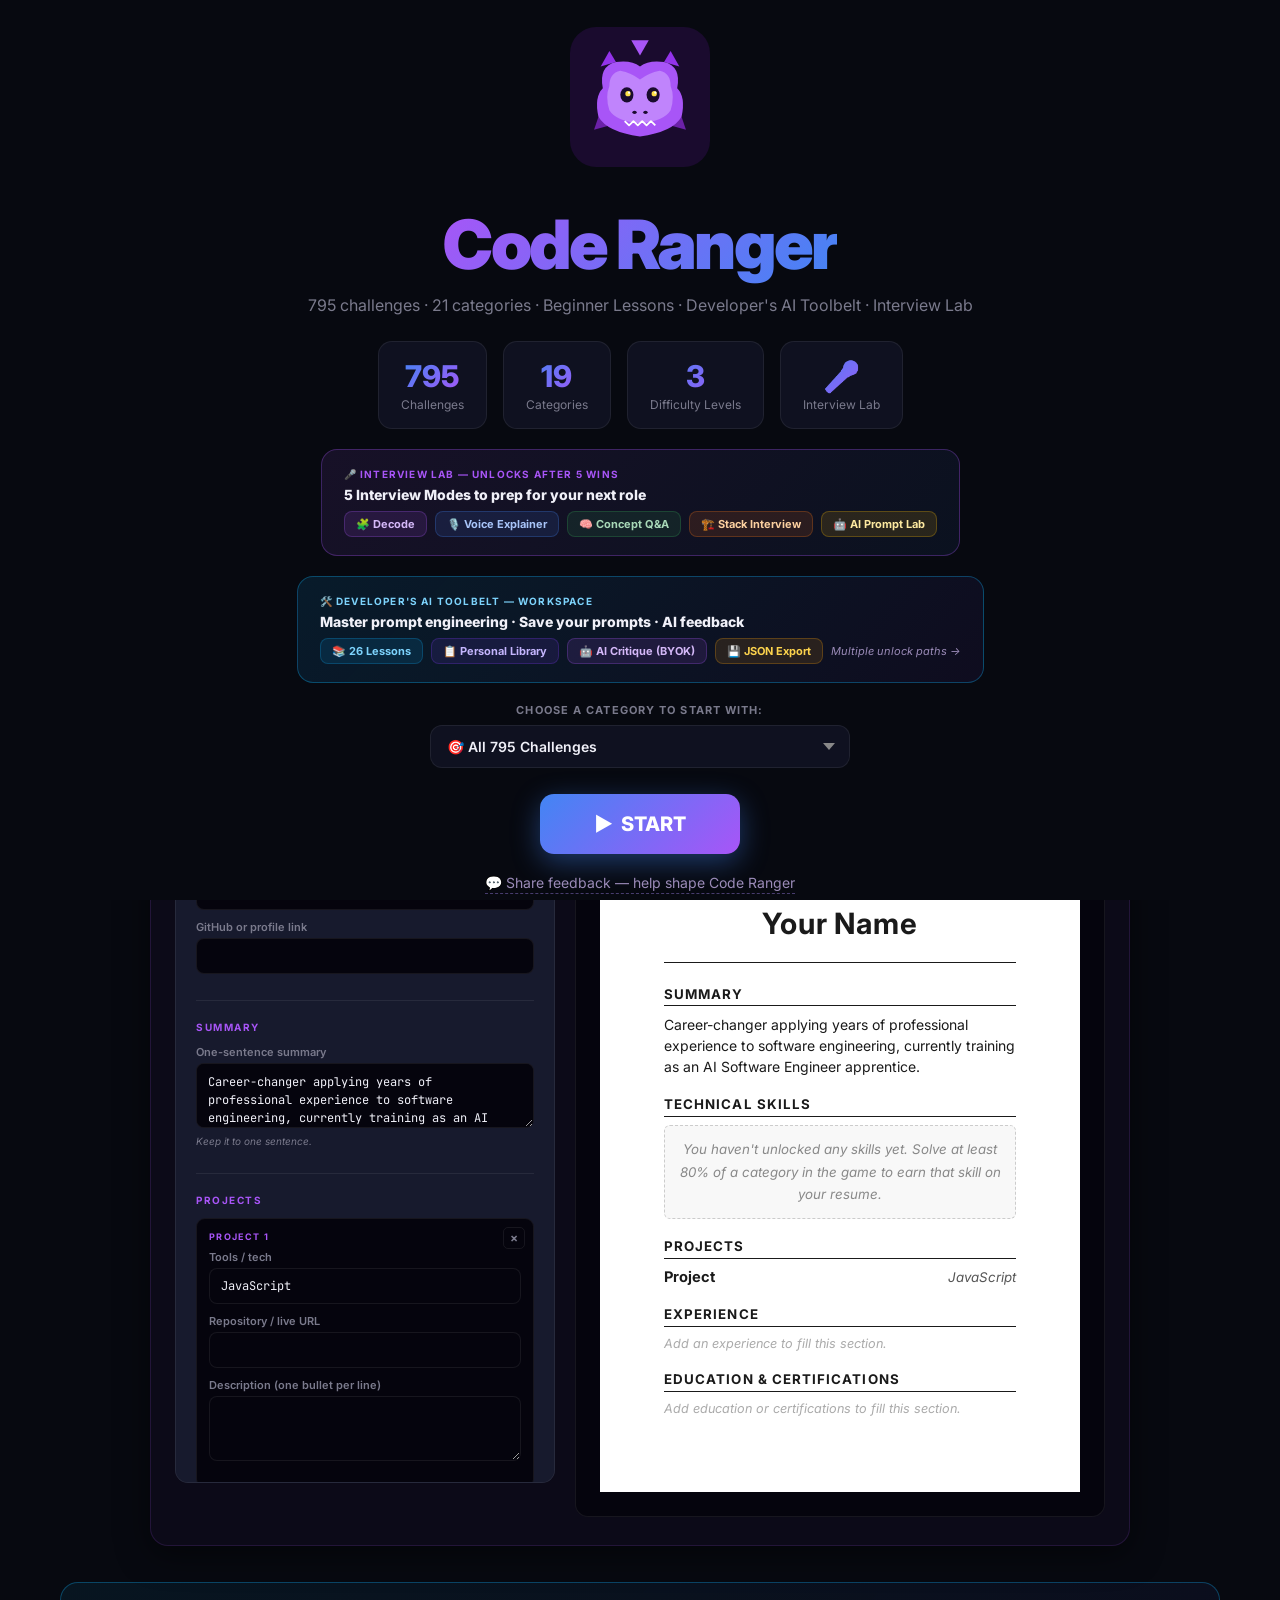
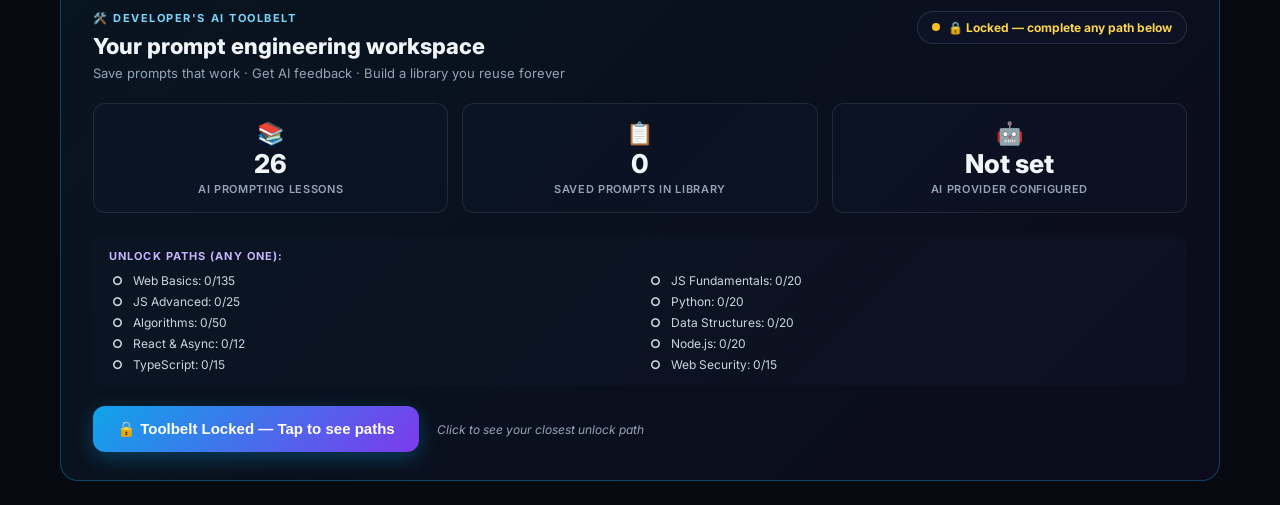
==== commit 7d605a6f: "updated the button to navigate up." ====
--- a/index.html
+++ b/index.html
@@ -919,23 +919,25 @@
     class="back-to-lessons-btn"
     type="button"
     aria-label="Back to lessons"
-    onclick="document.getElementById('gameScreen').scrollIntoView({behavior:'smooth',block:'start'})"
+    onclick="window.scrollTo({top:0,behavior:'smooth'});"
   >
     <span class="btl-arrow">↑</span>
     <span class="btl-text">Back to Lessons</span>
   </button>
 
   <script>
-    // Show the button only when the user has scrolled past gameScreen.
+    // Show "Back to Lessons" button only when the user has scrolled
+    // down far enough that the lessons area is no longer visible.
+    // No DOM manipulation — pure scroll-position UI.
     (function () {
       var btn = document.getElementById('backToLessonsBtn');
-      var gameScreen = document.getElementById('gameScreen');
-      if (!btn || !gameScreen) return;
+      if (!btn) return;
 
       function updateVisibility() {
-        var rect = gameScreen.getBoundingClientRect();
-        var pastLessons = rect.bottom < 100;
-        btn.classList.toggle('visible', pastLessons);
+        // Show button once user has scrolled more than ~600px down
+        // (roughly past the lessons content into the labs area).
+        var scrolled = window.scrollY || window.pageYOffset || 0;
+        btn.classList.toggle('visible', scrolled > 600);
       }
 
       window.addEventListener('scroll', updateVisibility, { passive: true });
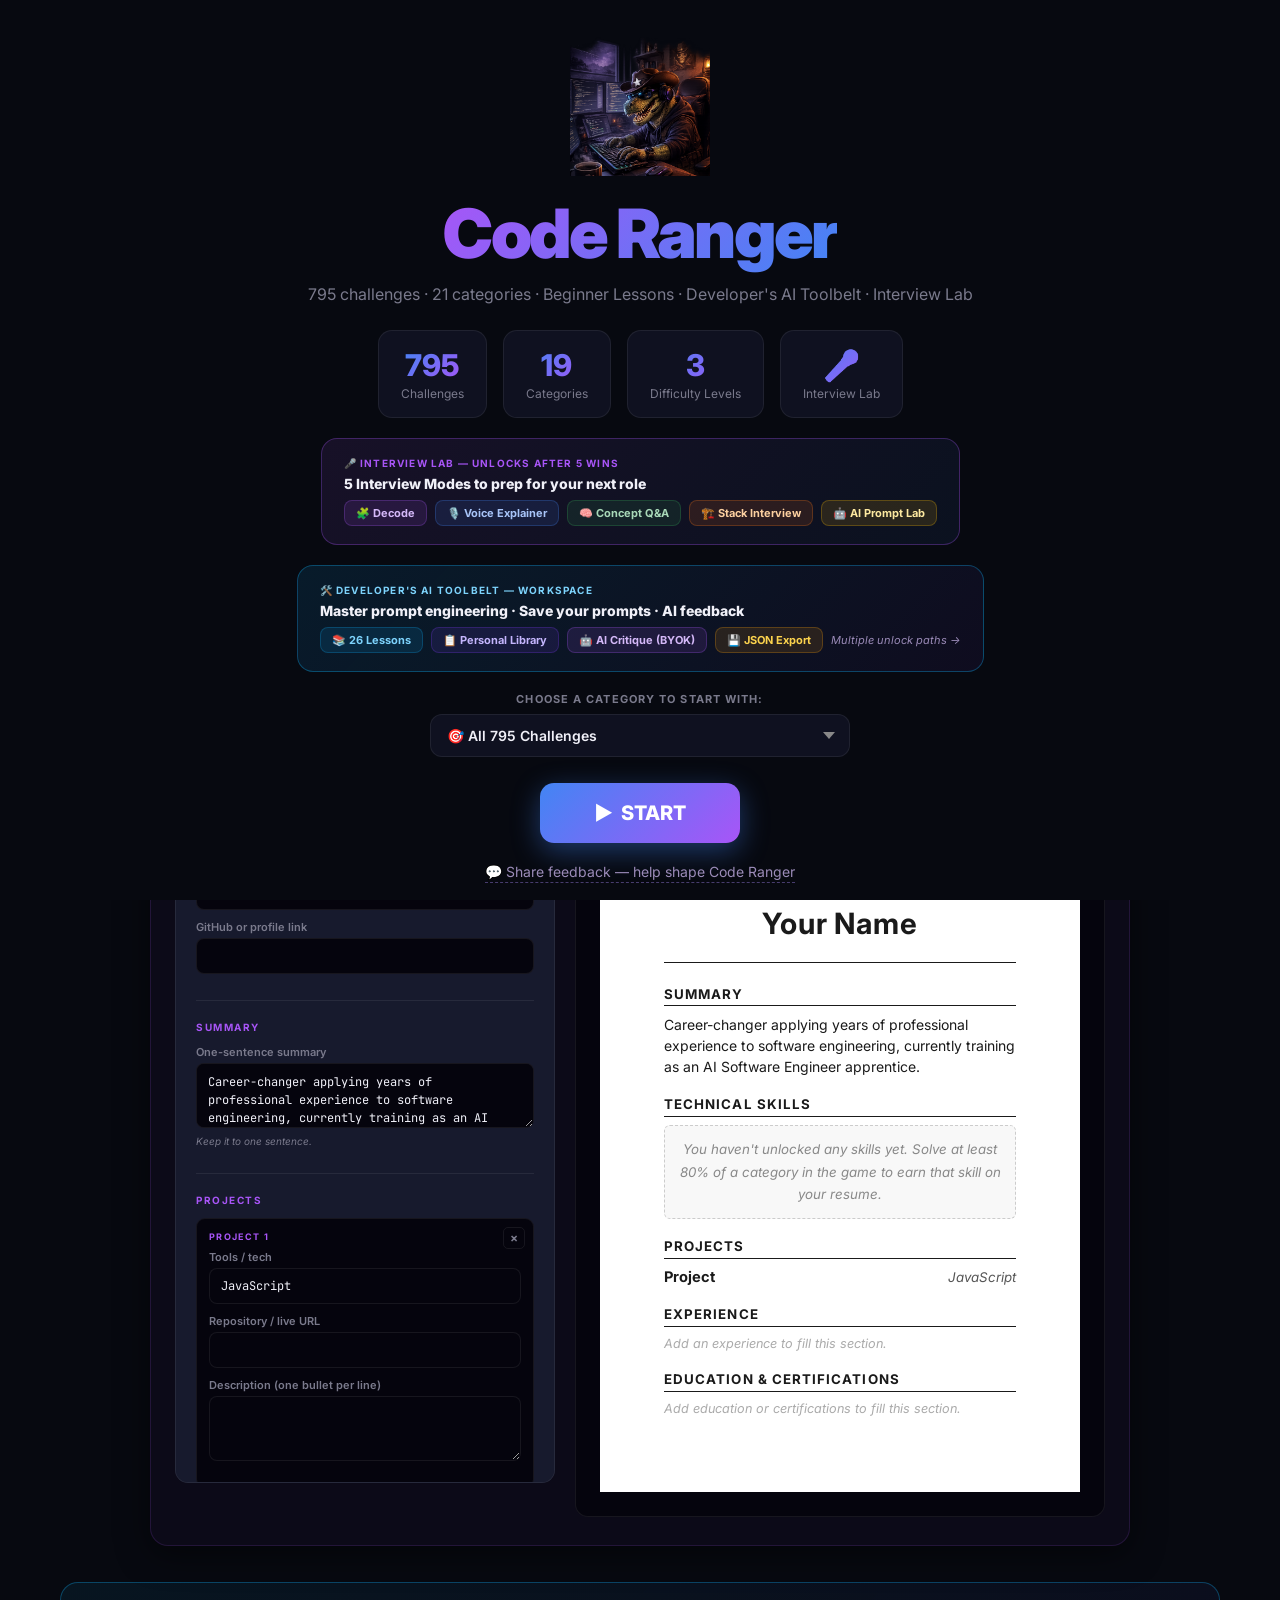
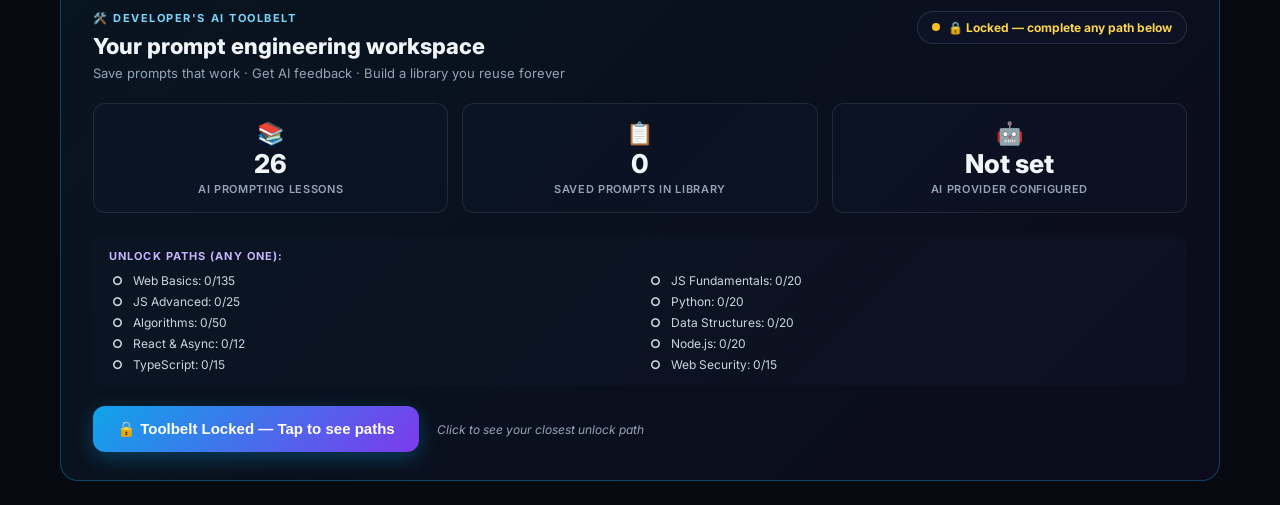
==== commit 50863c56: "updated logo on home page and favicon and readme" ====
--- a/index.html
+++ b/index.html
@@ -9,7 +9,7 @@
   <link rel="preconnect" href="https://fonts.googleapis.com">
   <link rel="preconnect" href="https://fonts.gstatic.com" crossorigin>
   <link href="https://fonts.googleapis.com/css2?family=Inter:wght@300;400;500;600;700;800;900&family=JetBrains+Mono:wght@400;600&display=swap" rel="stylesheet">
-  <link rel="icon" href="favicon.svg" type="image/svg">
+  <link rel="icon" href="coderanger1.png" type="image/svg">
   <!-- All styles in one external file — cached independently by the browser -->
   <link rel="stylesheet" href="style.css">
 </head>
@@ -21,7 +21,7 @@
   <div id="startScreen">
     <div class="start-logo" onclick="startGame()">  
       <p>  
-  <img src="favicon.svg" alt="Code Ranger Logo" width="140" style="margin: 20px; align-items: center;">
+  <img src="coderanger1.png" alt="Code Ranger Logo" width="140" style="margin-top: 20px; align-items: center;">
     </p>
       <span class="logo-grad">Code Ranger</span>
     </div>
@@ -919,29 +919,42 @@
     class="back-to-lessons-btn"
     type="button"
     aria-label="Back to lessons"
-    onclick="window.scrollTo({top:0,behavior:'smooth'});"
+    onclick="(function(){var tb=document.getElementById('toolbeltScreen');var gs=document.getElementById('gameScreen');var ss=document.getElementById('startScreen');if(tb&&tb.style.display!=='none'&&tb.style.display!==''){tb.style.display='none';}if(ss){ss.style.display='none';}if(gs){gs.style.display='flex';gs.style.flexDirection='column';gs.scrollIntoView({behavior:'smooth',block:'start'});}else{window.scrollTo({top:0,behavior:'smooth'});}})();"
   >
     <span class="btl-arrow">↑</span>
     <span class="btl-text">Back to Lessons</span>
   </button>
 
   <script>
-    // Show "Back to Lessons" button only when the user has scrolled
-    // down far enough that the lessons area is no longer visible.
-    // No DOM manipulation — pure scroll-position UI.
+    // Show "Back to Lessons" button when the user is:
+    //   (a) on the Toolbelt overlay screen (gameScreen is hidden), OR
+    //   (b) scrolled down past the lessons area on the long-scroll page
     (function () {
       var btn = document.getElementById('backToLessonsBtn');
       if (!btn) return;
 
       function updateVisibility() {
-        // Show button once user has scrolled more than ~600px down
-        // (roughly past the lessons content into the labs area).
+        var tb = document.getElementById('toolbeltScreen');
+        var gs = document.getElementById('gameScreen');
+
+        // Toolbelt visible? Show button so user can get back to lessons.
+        var toolbeltVisible = tb && window.getComputedStyle(tb).display !== 'none';
+
+        // Otherwise check scroll position on the main page.
         var scrolled = window.scrollY || window.pageYOffset || 0;
-        btn.classList.toggle('visible', scrolled > 600);
+        var scrolledDown = scrolled > 600;
+
+        // Don't show button on the start/splash screen.
+        var ss = document.getElementById('startScreen');
+        var onStartScreen = ss && window.getComputedStyle(ss).display !== 'none';
+
+        btn.classList.toggle('visible', !onStartScreen && (toolbeltVisible || scrolledDown));
       }
 
       window.addEventListener('scroll', updateVisibility, { passive: true });
       window.addEventListener('resize', updateVisibility);
+      // Re-check periodically so we catch display-changes from Toolbelt.open/close
+      setInterval(updateVisibility, 400);
       updateVisibility();
     })();
   </script>
